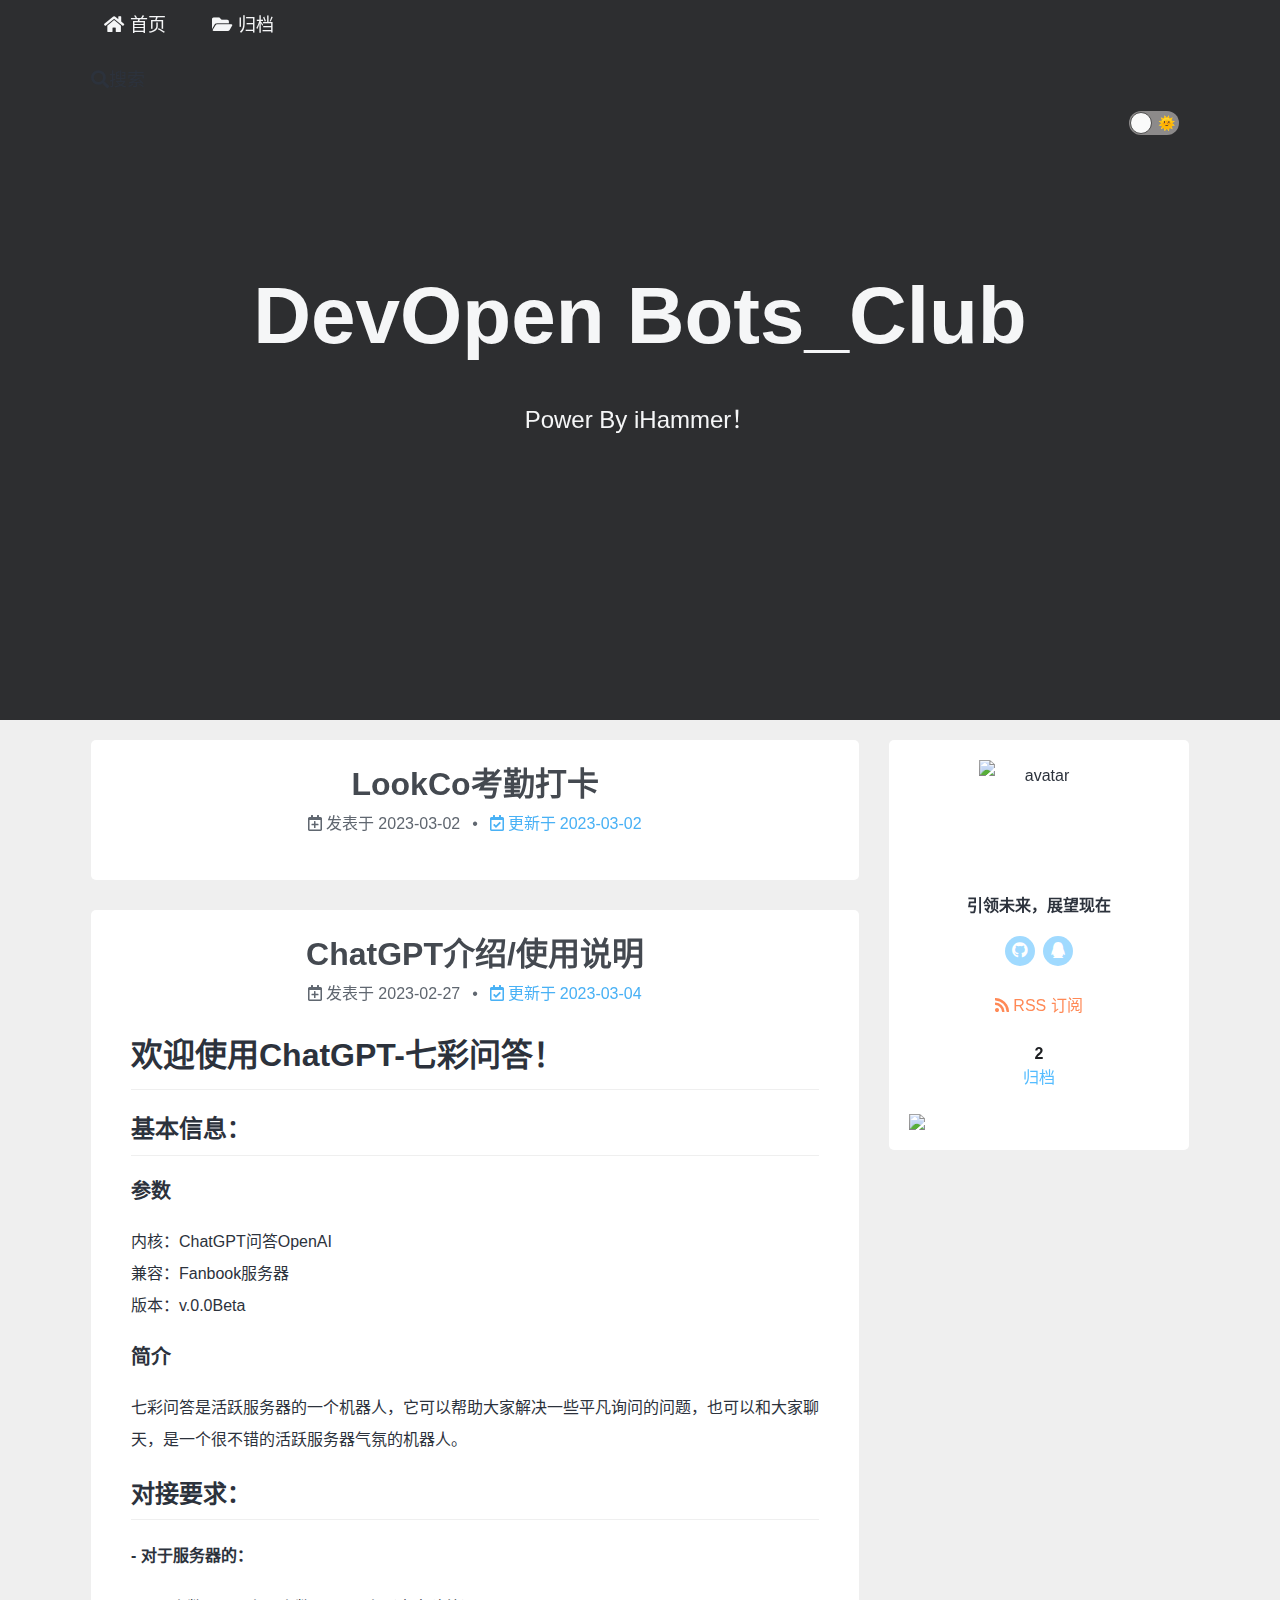
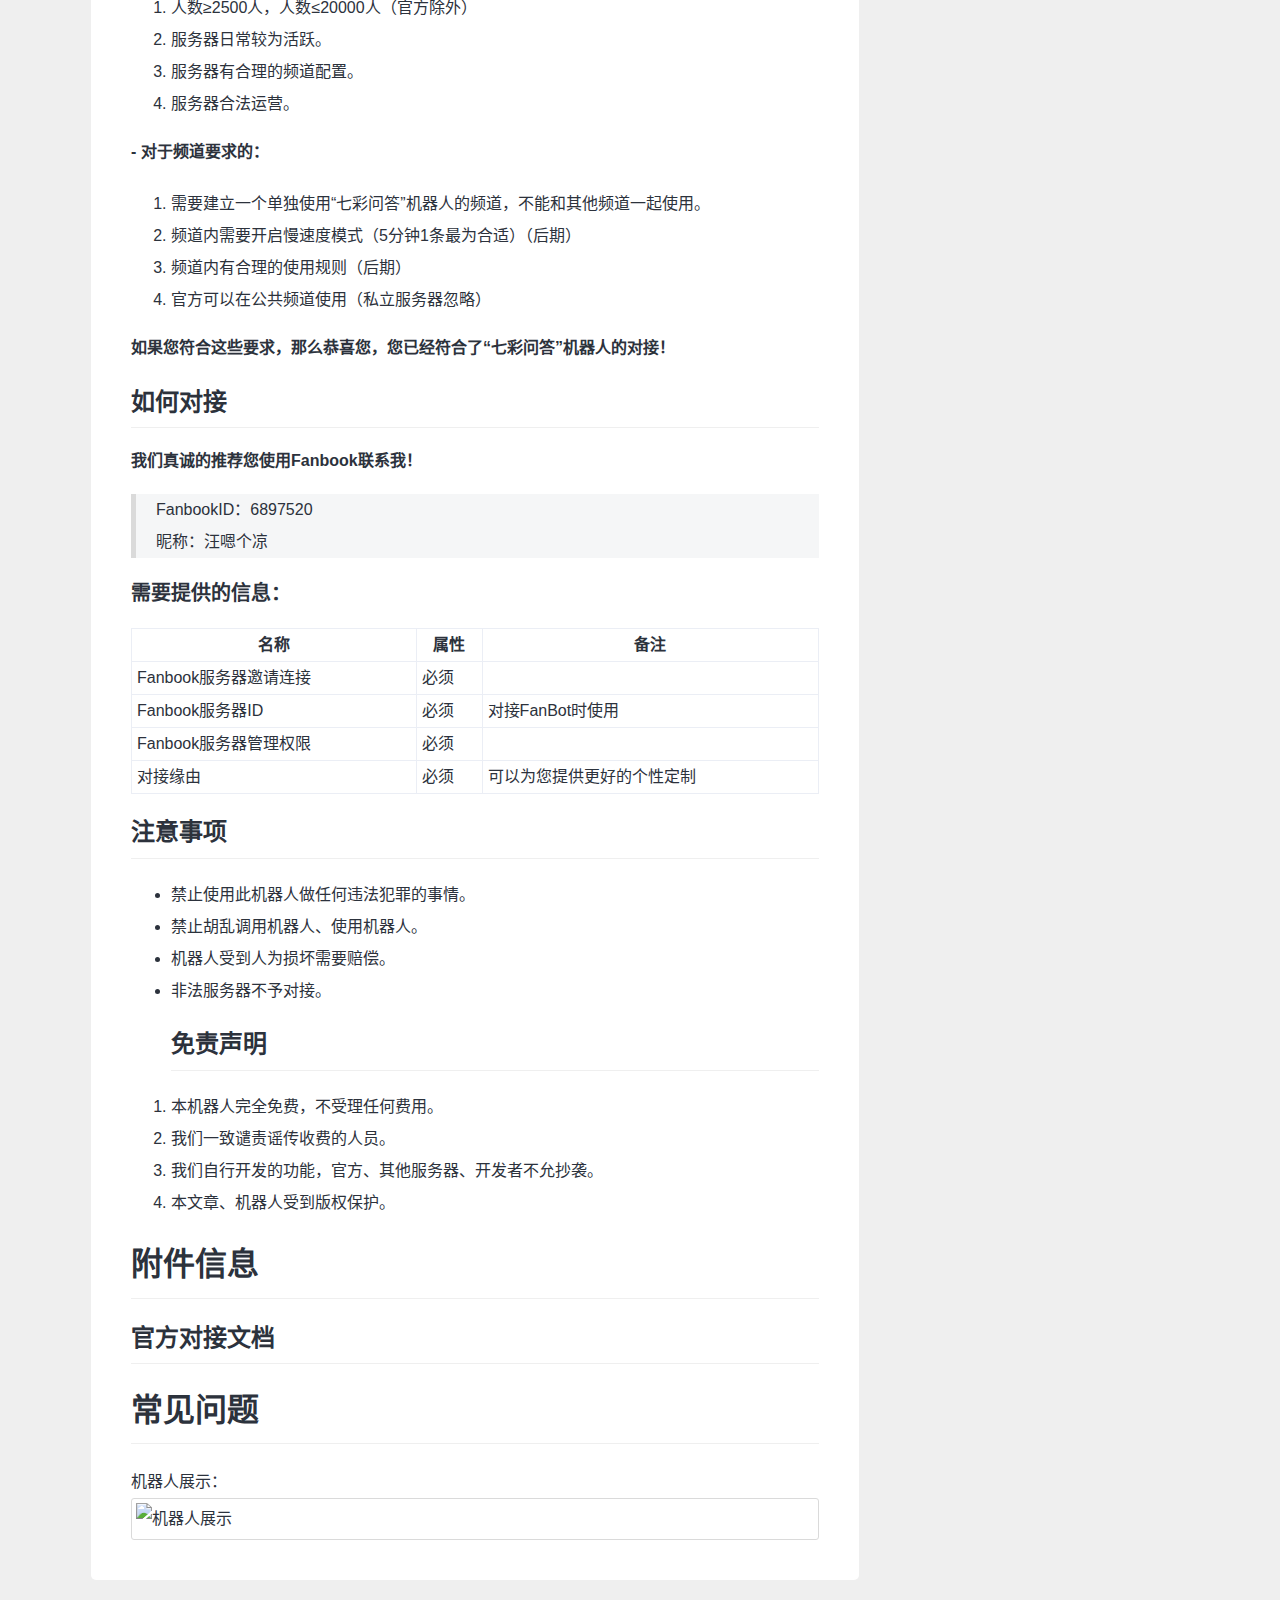
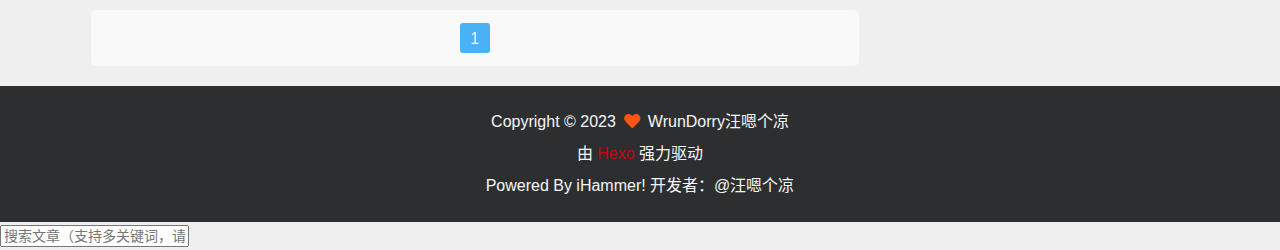
==== index.html @ dc8fd2bf "Site updated: 2023-03-04 12:10:26" ====
<!DOCTYPE html><html lang="zh-CN"><head><meta charset="UTF-8"><meta http-equiv="X-UA-Compatible" content="IE=edge"><meta name="viewport" content="width=device-width, initial-scale=1"><meta name="format-detection" content="telephone=no"><meta name="apple-mobile-web-app-capable" content="yes"><meta name="apple-mobile-web-app-status-bar-style" content="black"><link rel="icon" href="/images/icons/favicon-16x16.png?v=2.8.0" type="image/png" sizes="16x16"><link rel="icon" href="/images/icons/favicon-32x32.png?v=2.8.0" type="image/png" sizes="32x32"><meta property="og:type" content="website">
<meta property="og:title" content="猿创科技-铁榔头教育科技Beta">
<meta property="og:url" content="https://wrundorry.github.io/index.html">
<meta property="og:site_name" content="猿创科技-铁榔头教育科技Beta">
<meta property="og:locale" content="zh_CN">
<meta property="article:author" content="WrunDorry汪嗯个凉">
<meta name="twitter:card" content="summary"><title>猿创科技-铁榔头教育科技Beta</title><link ref="canonical" href="https://wrundorry.github.io/index.html"><link rel="alternate" href="/atom.xml" type="application/atom+xml"><link rel="dns-prefetch" href="https://cdn.jsdelivr.net"><link rel="stylesheet" href="https://cdn.jsdelivr.net/npm/@fortawesome/fontawesome-free@5.12.1/css/all.min.css" type="text/css"><link rel="stylesheet" href="/css/index.css?v=2.8.0"><link rel="stylesheet" href="css/custom.css"><script>var Stun = window.Stun || {};
var CONFIG = {
  root: '/',
  algolia: undefined,
  assistSearch: undefined,
  fontIcon: {"prompt":{"success":"fas fa-check-circle","info":"fas fa-arrow-circle-right","warning":"fas fa-exclamation-circle","error":"fas fa-times-circle"},"copyBtn":"fas fa-copy"},
  sidebar: {"offsetTop":"20px","tocMaxDepth":6},
  header: {"enable":true,"showOnPost":false,"scrollDownIcon":false},
  postWidget: {"endText":true},
  nightMode: {"enable":true},
  back2top: {"enable":true},
  codeblock: {"style":"default","highlight":"light","wordWrap":false},
  reward: false,
  fancybox: false,
  zoomImage: {"gapAside":"20px"},
  galleryWaterfall: undefined,
  lazyload: false,
  pjax: undefined,
  externalLink: {"icon":{"enable":true,"name":"fas fa-external-link-alt"}},
  shortcuts: undefined,
  prompt: {"copyButton":"复制","copySuccess":"复制成功","copyError":"复制失败"},
  sourcePath: {"js":"js","css":"css","images":"images"},
};

window.CONFIG = CONFIG;</script><meta name="generator" content="Hexo 5.4.2"></head><body><div class="container" id="container"><header class="header" id="header"><div class="header-inner"><nav class="header-nav header-nav--fixed"><div class="header-nav-inner"><div class="header-nav-menubtn"><i class="fas fa-bars"></i></div><div class="header-nav-menu"><div class="header-nav-menu-item"><a class="header-nav-menu-item__link" href="/"><span class="header-nav-menu-item__icon"><i class="fas fa-home"></i></span><span class="header-nav-menu-item__text">首页</span></a></div><div class="header-nav-menu-item"><a class="header-nav-menu-item__link" href="/archives/"><span class="header-nav-menu-item__icon"><i class="fas fa-folder-open"></i></span><span class="header-nav-menu-item__text">归档</span></a></div></div><div class="header-nav-search"><span class="header-nav-search__icon"><i class="fas fa-search"></i></span><span class="header-nav-search__text">搜索</span></div><div class="header-nav-mode"><div class="mode"><div class="mode-track"><span class="mode-track-moon"></span><span class="mode-track-sun"></span></div><div class="mode-thumb"></div></div></div></div></nav><div class="header-banner"><div class="header-banner-info"><div class="header-banner-info__title">DevOpen  Bots_Club</div><div class="header-banner-info__subtitle">Power By iHammer！</div></div></div></div></header><main class="main" id="main"><div class="main-inner"><div class="content-wrap" id="content-wrap"><div class="content content-home" id="content"><section class="postlist"><article class="postlist-item post"><header class="post-header"><h1 class="post-title"><a class="post-title__link" href="/2023/03/02/KaoQin/">LookCo考勤打卡</a></h1><div class="post-meta"><span class="post-meta-item post-meta-item--createtime"><span class="post-meta-item__icon"><i class="far fa-calendar-plus"></i></span><span class="post-meta-item__info">发表于</span><span class="post-meta-item__value">2023-03-02</span></span><span class="post-meta-item post-meta-item--updatetime"><span class="post-meta-item__icon"><i class="far fa-calendar-check"></i></span><span class="post-meta-item__info">更新于</span><span class="post-meta-item__value">2023-03-02</span></span></div></header><div class="post-body"><div class="post-excerpt"></div></div></article><article class="postlist-item post"><header class="post-header"><h1 class="post-title"><a class="post-title__link" href="/2023/02/27/ChatGPT/">ChatGPT介绍/使用说明</a></h1><div class="post-meta"><span class="post-meta-item post-meta-item--createtime"><span class="post-meta-item__icon"><i class="far fa-calendar-plus"></i></span><span class="post-meta-item__info">发表于</span><span class="post-meta-item__value">2023-02-27</span></span><span class="post-meta-item post-meta-item--updatetime"><span class="post-meta-item__icon"><i class="far fa-calendar-check"></i></span><span class="post-meta-item__info">更新于</span><span class="post-meta-item__value">2023-03-04</span></span></div></header><div class="post-body"><div class="post-excerpt">
        <h1 id="欢迎使用ChatGPT-七彩问答！"   >
          <a href="#欢迎使用ChatGPT-七彩问答！" class="heading-link"><i class="fas fa-link"></i></a><a href="#欢迎使用ChatGPT-七彩问答！" class="headerlink" title="欢迎使用ChatGPT-七彩问答！"></a>欢迎使用ChatGPT-七彩问答！</h1>
      
        <h2 id="基本信息："   >
          <a href="#基本信息：" class="heading-link"><i class="fas fa-link"></i></a><a href="#基本信息：" class="headerlink" title="基本信息："></a>基本信息：</h2>
      
        <h3 id="参数"   >
          <a href="#参数" class="heading-link"><i class="fas fa-link"></i></a><a href="#参数" class="headerlink" title="参数"></a>参数</h3>
      <p>内核：ChatGPT问答OpenAI<br>兼容：Fanbook服务器<br>版本：v.0.0Beta</p>

        <h3 id="简介"   >
          <a href="#简介" class="heading-link"><i class="fas fa-link"></i></a><a href="#简介" class="headerlink" title="简介"></a>简介</h3>
      <p>七彩问答是活跃服务器的一个机器人，它可以帮助大家解决一些平凡询问的问题，也可以和大家聊天，是一个很不错的活跃服务器气氛的机器人。</p>

        <h2 id="对接要求："   >
          <a href="#对接要求：" class="heading-link"><i class="fas fa-link"></i></a><a href="#对接要求：" class="headerlink" title="对接要求："></a>对接要求：</h2>
      <p><strong>- 对于服务器的：</strong></p>
<ol>
<li>人数≥2500人，人数≤20000人（官方除外）</li>
<li>服务器日常较为活跃。</li>
<li>服务器有合理的频道配置。</li>
<li>服务器合法运营。</li>
</ol>
<p><strong>- 对于频道要求的：</strong></p>
<ol>
<li>需要建立一个单独使用“七彩问答”机器人的频道，不能和其他频道一起使用。</li>
<li>频道内需要开启慢速度模式（5分钟1条最为合适）（后期）</li>
<li>频道内有合理的使用规则（后期）</li>
<li>官方可以在公共频道使用（私立服务器忽略）</li>
</ol>
<p><strong>如果您符合这些要求，那么恭喜您，您已经符合了“七彩问答”机器人的对接！</strong></p>

        <h2 id="如何对接"   >
          <a href="#如何对接" class="heading-link"><i class="fas fa-link"></i></a><a href="#如何对接" class="headerlink" title="如何对接"></a>如何对接</h2>
      
        <h4 id="我们真诚的推荐您使用Fanbook联系我！"   >
          <a href="#我们真诚的推荐您使用Fanbook联系我！" class="heading-link"><i class="fas fa-link"></i></a><a href="#我们真诚的推荐您使用Fanbook联系我！" class="headerlink" title="我们真诚的推荐您使用Fanbook联系我！"></a>我们真诚的推荐您使用Fanbook联系我！</h4>
      <blockquote>
<p>FanbookID：6897520<br>昵称：汪嗯个凉</p>
</blockquote>

        <h3 id="需要提供的信息："   >
          <a href="#需要提供的信息：" class="heading-link"><i class="fas fa-link"></i></a><a href="#需要提供的信息：" class="headerlink" title="需要提供的信息："></a>需要提供的信息：</h3>
      <div class="table-container"><table>
<thead>
<tr>
<th>名称</th>
<th>属性</th>
<th>备注</th>
</tr>
</thead>
<tbody><tr>
<td>Fanbook服务器邀请连接</td>
<td>必须</td>
<td></td>
</tr>
<tr>
<td>Fanbook服务器ID</td>
<td>必须</td>
<td>对接FanBot时使用</td>
</tr>
<tr>
<td>Fanbook服务器管理权限</td>
<td>必须</td>
<td></td>
</tr>
<tr>
<td>对接缘由</td>
<td>必须</td>
<td>可以为您提供更好的个性定制</td>
</tr>
</tbody></table></div>

        <h2 id="注意事项"   >
          <a href="#注意事项" class="heading-link"><i class="fas fa-link"></i></a><a href="#注意事项" class="headerlink" title="注意事项"></a>注意事项</h2>
      <ul>
<li>禁止使用此机器人做任何违法犯罪的事情。</li>
<li>禁止胡乱调用机器人、使用机器人。</li>
<li>机器人受到人为损坏需要赔偿。</li>
<li>非法服务器不予对接。
        <h2 id="免责声明"   >
          <a href="#免责声明" class="heading-link"><i class="fas fa-link"></i></a><a href="#免责声明" class="headerlink" title="免责声明"></a>免责声明</h2>
      </li>
</ul>
<ol>
<li>本机器人完全免费，不受理任何费用。</li>
<li>我们一致谴责谣传收费的人员。</li>
<li>我们自行开发的功能，官方、其他服务器、开发者不允抄袭。</li>
<li>本文章、机器人受到版权保护。</li>
</ol>

        <h1 id="附件信息"   >
          <a href="#附件信息" class="heading-link"><i class="fas fa-link"></i></a><a href="#附件信息" class="headerlink" title="附件信息"></a>附件信息</h1>
      
        <h2 id="官方对接文档"   >
          <a href="#官方对接文档" class="heading-link"><i class="fas fa-link"></i></a><a href="#官方对接文档" class="headerlink" title="官方对接文档"></a>官方对接文档</h2>
      
        <h1 id="常见问题"   >
          <a href="#常见问题" class="heading-link"><i class="fas fa-link"></i></a><a href="#常见问题" class="headerlink" title="常见问题"></a>常见问题</h1>
      <p>机器人展示：<br><img src="https://fb-cdn.fanbook.mobi/fanbook/app/files/chatroom/image/c62d0b23bdafaf42e235c57e2cadef15.jpg" alt="机器人展示"></p>
</div></div></article></section><nav class="paginator"><div class="paginator-inner"><span class="page-number current">1</span></div></nav></div></div><div class="sidebar-wrap" id="sidebar-wrap"><aside class="sidebar" id="sidebar"><section class="sidebar-toc hide"></section><!-- ov = overview--><section class="sidebar-ov"><div class="sidebar-ov-author"><div class="sidebar-ov-author__avatar"><img class="sidebar-ov-author__avatar_img" src="/images/icons/stun-logo.svg" alt="avatar"></div><p class="sidebar-ov-author__text">引领未来，展望现在</p></div><div class="sidebar-ov-social"><a class="sidebar-ov-social-item" href="https://github.com/WrunDorry" target="_blank" rel="noopener" data-popover="Github" data-popover-pos="up"><span class="sidebar-ov-social-item__icon"><i class="fab fa-github"></i></span></a><a class="sidebar-ov-social-item" href="2862443924" target="_blank" rel="noopener" data-popover="QQ" data-popover-pos="up"><span class="sidebar-ov-social-item__icon"><i class="fab fa-qq"></i></span></a></div><div class="sidebar-ov-feed"><span class="sidebar-ov-feed-rss"><a class="sidebar-ov-feed-rss__link" href="/atom.xml" target="_blank" rel="noopener"><span class="sidebar-ov-feed-rss__icon"><i class="fas fa-rss"></i></span><span>RSS 订阅</span></a></span></div><div class="sidebar-ov-state"><a class="sidebar-ov-state-item sidebar-ov-state-item--posts" href="/archives/"><div class="sidebar-ov-state-item__count">2</div><div class="sidebar-ov-state-item__name">归档</div></a></div><div class="sidebar-ov-cc"><a href="https://creativecommons.org/licenses/by-nc-sa/4.0/deed.en" target="_blank" rel="noopener" data-popover="知识共享许可协议" data-popover-pos="up"><img src="/images/cc-by-nc-sa.svg"></a></div></section></aside></div><div class="clearfix"></div></div></main><footer class="footer" id="footer"><div class="footer-inner"><div><span>Copyright © 2023</span><span class="footer__icon"><i class="fas fa-heart"></i></span><span>WrunDorry汪嗯个凉</span></div><div><span>由 <a href="http://hexo.io/" title="Hexo" target="_blank" rel="noopener">Hexo</a> 强力驱动</span></div><div>Powered By iHammer! 开发者：@汪嗯个凉</div></div></footer><div class="loading-bar" id="loading-bar"><div class="loading-bar__progress"></div></div><div class="back2top" id="back2top"><span class="back2top__icon"><i class="fas fa-rocket"></i></span></div></div><div class="search-mask"></div><div class="search-popup"><span class="search-close"></span><div class="search-input"><input placeholder="搜索文章（支持多关键词，请用空格分隔）"></div><div class="search-results"></div></div><script src="https://cdn.jsdelivr.net/npm/jquery@v3.4.1/dist/jquery.min.js"></script><script src="https://cdn.jsdelivr.net/npm/velocity-animate@1.5.2/velocity.min.js"></script><script src="https://cdn.jsdelivr.net/npm/velocity-animate@1.5.2/velocity.ui.min.js"></script><script>function initSearch() {
  var isXML = true;
  var search_path = 'search.json';

  if (!search_path) {
    search_path = 'search.xml';
  } else if (/json$/i.test(search_path)) {
    isXML = false;
  }

  var path = '/' + search_path;
  $.ajax({
    url: path,
    dataType: isXML ? 'xml' : 'json',
    async: true,
    success: function (res) {
      var datas = isXML ? $('entry', res).map(function () {
        // 将 XML 转为 JSON
        return {
          title: $('title', this).text(),
          content: $('content', this).text(),
          url: $('url', this).text()
        };
      }).get() : res;
      var $input = $('.search-input input');
      var $result = $('.search-results');
      // 搜索对象（标题、内容）的权重，影响显示顺序
      var WEIGHT = { title: 100, content: 1 };
      var searchPost = function () {
        var searchText = $input.val().toLowerCase().trim();
        // 根据空白字符分隔关键字
        var keywords = searchText.split(/[\s]+/);
        // 搜索结果
        var matchPosts = [];

        // 有多个关键字时，将原文字整个保存下来
        if (keywords.length > 1) {
          keywords.push(searchText);
        }
        // 防止未输入字符时搜索
        if (searchText.length > 0) {
          datas.forEach(function (data) {
            var isMatch  = false;
            // 没有标题的文章使用预设的 i18n 变量代替
            var title = (data.title && data.title.trim()) || '[ 文章无标题 ]';
            var titleLower = title && title.toLowerCase();
            // 删除 HTML 标签 和 所有空白字符
            var content = data.content && data.content.replace(/<[^>]+>/g, '');
            var contentLower = content && content.toLowerCase();
            // 删除重复的 /
            var postURL = data.url && decodeURI(data.url).replace(/\/{2,}/g, '/');
            // 标题中匹配到的关键词
            var titleHitSlice = [];
            // 内容中匹配到的关键词
            var contentHitSlice = [];

            keywords.forEach(function (keyword) {
              /**
              * 获取匹配的关键词的索引
              * @param {String} keyword 要匹配的关键字
              * @param {String} text 原文字
              * @param {Boolean} caseSensitive 是否区分大小写
              * @param {Number} weight 匹配对象的权重。权重大的优先显示
              * @return {Array}
              */
              function getIndexByword (word, text, caseSensitive, weight) {
                if (!word || !text) {
                  return [];
                };

                var startIndex = 0; // 每次匹配的开始索引
                var index = -1;     // 匹配到的索引值
                var result = [];    // 匹配结果

                if (!caseSensitive) {
                  word = word.toLowerCase();
                  text = text.toLowerCase();
                }

                while((index = text.indexOf(word, startIndex)) !== -1) {
                  var hasMatch = false;
                  // 索引位置相同的关键词，保留长度较长的
                  titleHitSlice.forEach(function (hit) {
                    if (hit.index === index && hit.word.length < word.length) {
                      hit.word = word;
                      hasMatch = true;
                    }
                  });
                  startIndex = index + word.length;
                  !hasMatch && result.push({ index: index, word: word, weight: weight });
                }
                return result;
              }
              titleHitSlice = titleHitSlice.concat(getIndexByword(keyword, titleLower, false, WEIGHT.title));
              contentHitSlice = contentHitSlice.concat(getIndexByword(keyword, contentLower, false, WEIGHT.content));
            });

            var hitTitle = titleHitSlice.length;
            var hitContent = contentHitSlice.length;

            if (hitTitle > 0 || hitContent > 0) {
              isMatch = true;
            }
            if (isMatch) {
              ;[titleHitSlice, contentHitSlice].forEach(function (hit) {
                // 按照匹配文字的索引的递增顺序排序
                hit.sort(function (left, right) {
                  return left.index - right.index;
                });
              });
              /**
              * 给文本中匹配到的关键词添加标记，从而进行高亮显示
              * @param {String} text 原文本
              * @param {Array} hitSlice 匹配项的索引信息
              * @param {Number} start 开始索引
              * @param {Number} end 结束索引
              * @return {String}
              */
              function highlightKeyword (text, hitSlice, start, end) {
                if (!text || !hitSlice || !hitSlice.length) {
                  return;
                }

                var result = '';
                var startIndex = start;
                var endIndex = end;
                hitSlice.forEach(function (hit) {
                  if (hit.index < startIndex) {
                    return;
                  }

                  var hitWordEnd = hit.index + hit.word.length;
                  result += text.slice(startIndex, hit.index);
                  result += '<b>' + text.slice(hit.index, hitWordEnd) + '</b>';
                  startIndex = hitWordEnd;
                });
                result += text.slice(startIndex, endIndex);
                return result;
              }

              var postData = {};
              // 文章总的搜索权重
              var postWeight = titleHitSlice.length * WEIGHT.title + contentHitSlice.length * WEIGHT.content;
              // 标记匹配关键词后的标题
              var postTitle = highlightKeyword(title, titleHitSlice, 0, title.length) || title;
              // 标记匹配关键词后的内容
              var postContent;
              // 显示内容的长度
              var SHOW_WORD_LENGTH = 200;
              // 命中关键词前的字符显示长度
              var SHOW_WORD_FRONT_LENGTH = 20;
              var SHOW_WORD_END_LENGTH = SHOW_WORD_LENGTH - SHOW_WORD_FRONT_LENGTH;

              // 截取匹配的第一个字符，前后共 200 个字符来显示
              if (contentHitSlice.length > 0) {
                var firstIndex = contentHitSlice[0].index;
                var start = firstIndex > SHOW_WORD_FRONT_LENGTH ? firstIndex - SHOW_WORD_FRONT_LENGTH : 0;
                var end = firstIndex + SHOW_WORD_END_LENGTH;
                postContent = highlightKeyword(content, contentHitSlice, start, end);
              } else { // 未匹配到内容，直接截取前 200 个字符来显示
                postContent = content.slice(0, SHOW_WORD_LENGTH);
              }
              postData.title = postTitle;
              postData.content = postContent;
              postData.url = postURL;
              postData.weight = postWeight;
              matchPosts.push(postData);
            }
          });
        }

        var resultInnerHtml = '';
        if (matchPosts.length) {
          // 按权重递增的顺序排序，使权重大的优先显示
          matchPosts.sort(function (left, right) {
            return right.weight - left.weight;
          });
          resultInnerHtml += '<ul>';
          matchPosts.forEach(function (post) {
            resultInnerHtml += '<li><a class="search-results-title" href="' + post.url + '">';
            resultInnerHtml += post.title;
            resultInnerHtml += '</a><div class="search-results-content">';
            resultInnerHtml += post.content;
            resultInnerHtml += '</div></li>';
          });
          resultInnerHtml += '</ul>';
        } else {
          resultInnerHtml += '<div class="search-results-none"><i class="far fa-meh"></i></div>';
        }
        $result.html(resultInnerHtml);
      };
      $input.on('input', searchPost);
      $input.on('keyup', function (e) {
        if (e.keyCode === Stun.utils.codeToKeyCode('Enter')) {
          searchPost();
        }
      });
    }
  });
}

function closeSearch () {
  $('body').css({ overflow: 'auto' });
  $('.search-popup').css({ display: 'none' });
  $('.search-mask').css({ display: 'none' });
}

window.addEventListener('DOMContentLoaded', function () {
  Stun.utils.pjaxReloadLocalSearch = function () {
    $('.header-nav-search').on('click', function (e) {
      e.stopPropagation();
      $('body').css('overflow', 'hidden');
      $('.search-popup')
        .velocity('stop')
        .velocity('transition.expandIn', {
          duration: 300,
          complete: function () {
            $('.search-popup input').focus();
          }
        });
      $('.search-mask')
        .velocity('stop')
        .velocity('transition.fadeIn', {
          duration: 300
        });

      initSearch();
    });
    $('.search-mask, .search-close').on('click', function () {
      closeSearch();
    });
    $(document).on('keydown', function (e) {
      // Escape <=> 27
      if (e.keyCode === Stun.utils.codeToKeyCode('Escape')) {
        closeSearch();
      }
    });
  };

  Stun.utils.pjaxReloadLocalSearch();
}, false);

function safeOpenUrl(url) {
  var newTab = window.open();
  newTab.opener = null;
  newTab.location = url;
}

function extSearch(engine) {
  var engines = {
    google: 'https://www.google.com/search?q=',
    bing: 'https://cn.bing.com/search?q=',
    baidu: 'https://www.baidu.com/s?ie=UTF-8&wd=',
  };
  var host = window.location.host;
  var query = $('.search-input input').val().toLowerCase().trim();
  var uri = engines[engine] + query + ' site:' + host;

  if (query) {
    safeOpenUrl(uri);
  } else {
    Stun.utils.popAlert('warning', '请输入字符');
  }
}

var assistSearchList = window.CONFIG.assistSearch;

if (Array.isArray(assistSearchList)) {
  assistSearchList.forEach(function (name) {
    document.querySelector('.search-btns-item--' + name).addEventListener('click', function () {
      extSearch(name);
    }, false);
  });
}</script><script src="/js/utils.js?v=2.8.0"></script><script src="/js/stun-boot.js?v=2.8.0"></script><script src="/js/scroll.js?v=2.8.0"></script><script src="/js/header.js?v=2.8.0"></script><script src="/js/sidebar.js?v=2.8.0"></script><script type="application/json" src="/search.json"></script></body></html>
---- css/index.css ----
html {
  line-height: 1.15; /* 1 */
  -webkit-text-size-adjust: 100%; /* 2 */
}
body {
  margin: 0;
}
main {
  display: block;
}
h1 {
  margin: 0.67em 0;
  font-size: 2em;
}
hr {
  overflow: visible; /* 2 */
  box-sizing: content-box; /* 1 */
  height: 0; /* 1 */
}
pre {
  font-family: monospace, monospace; /* 1 */
  font-size: 1em; /* 2 */
}
a {
  background-color: transparent;
}
abbr[title] {
  border-bottom: none; /* 1 */
  text-decoration: underline; /* 2 */
  text-decoration: underline dotted; /* 2 */
}
b,
strong {
  font-weight: bolder;
}
code,
kbd,
samp {
  font-family: monospace, monospace; /* 1 */
  font-size: 1em; /* 2 */
}
small {
  font-size: 80%;
}
sub,
sup {
  position: relative;
  font-size: 75%;
  line-height: 0;
  vertical-align: baseline;
}
sub {
  bottom: -0.25em;
}
sup {
  top: -0.5em;
}
img {
  border-style: none;
}
button,
input,
optgroup,
select,
textarea {
  margin: 0; /* 2 */
  font-family: inherit; /* 1 */
  font-size: 100%; /* 1 */
  line-height: 1.15; /* 1 */
}
button,
input {
  overflow: visible; /* 1 */
}
button,
select {
  text-transform: none; /* 1 */
}
button,
[type='button'],
[type='reset'],
[type='submit'] {
  -webkit-appearance: button;
}
button::-moz-focus-inner,
[type='button']::-moz-focus-inner,
[type='reset']::-moz-focus-inner,
[type='submit']::-moz-focus-inner {
  border-style: none;
  padding: 0;
}
button:-moz-focusring,
[type='button']:-moz-focusring,
[type='reset']:-moz-focusring,
[type='submit']:-moz-focusring {
  outline: 1px dotted ButtonText;
}
fieldset {
  padding: 0.35em 0.75em 0.625em;
}
legend {
  display: table; /* 1 */
  box-sizing: border-box; /* 1 */
  padding: 0; /* 3 */
  max-width: 100%; /* 1 */
  white-space: normal; /* 1 */
  color: inherit; /* 2 */
}
progress {
  vertical-align: baseline;
}
textarea {
  overflow: auto;
}
[type='checkbox'],
[type='radio'] {
  box-sizing: border-box; /* 1 */
  padding: 0; /* 2 */
}
[type='number']::-webkit-inner-spin-button,
[type='number']::-webkit-outer-spin-button {
  height: auto;
}
[type='search'] {
  outline-offset: -2px; /* 2 */
  -webkit-appearance: textfield; /* 1 */
}
[type='search']::-webkit-search-decoration {
  -webkit-appearance: none;
}
::-webkit-file-upload-button {
  font: inherit; /* 2 */
  -webkit-appearance: button; /* 1 */
}
details {
  display: block;
}
summary {
  display: list-item;
}
template {
  display: none;
}
[hidden] {
  display: none;
}
html {
  line-height: 1.15; /* 1 */
  -webkit-text-size-adjust: 100%; /* 2 */
}
body {
  margin: 0;
}
main {
  display: block;
}
h1 {
  margin: 0.67em 0;
  font-size: 2em;
}
hr {
  overflow: visible; /* 2 */
  -webkit-box-sizing: content-box;
  -moz-box-sizing: content-box;
  box-sizing: content-box; /* 1 */
  height: 0; /* 1 */
}
pre {
  font-family: monospace, monospace; /* 1 */
  font-size: 1em; /* 2 */
}
a {
  background-color: transparent;
}
abbr[title] {
  border-bottom: none; /* 1 */
  text-decoration: underline; /* 2 */
  text-decoration: underline dotted; /* 2 */
}
b,
strong {
  font-weight: bolder;
}
code,
kbd,
samp {
  font-family: monospace, monospace; /* 1 */
  font-size: 1em; /* 2 */
}
small {
  font-size: 80%;
}
sub,
sup {
  position: relative;
  font-size: 75%;
  line-height: 0;
  vertical-align: baseline;
}
sub {
  bottom: -0.25em;
}
sup {
  top: -0.5em;
}
img {
  border-style: none;
}
button,
input,
optgroup,
select,
textarea {
  margin: 0; /* 2 */
  font-family: inherit; /* 1 */
  font-size: 100%; /* 1 */
  line-height: 1.15; /* 1 */
}
button,
input {
  overflow: visible; /* 1 */
}
button,
select {
  text-transform: none; /* 1 */
}
button,
[type='button'],
[type='reset'],
[type='submit'] {
  -webkit-appearance: button;
}
button::-moz-focus-inner,
[type='button']::-moz-focus-inner,
[type='reset']::-moz-focus-inner,
[type='submit']::-moz-focus-inner {
  border-style: none;
  padding: 0;
}
button:-moz-focusring,
[type='button']:-moz-focusring,
[type='reset']:-moz-focusring,
[type='submit']:-moz-focusring {
  outline: 1px dotted ButtonText;
}
fieldset {
  padding: 0.35em 0.75em 0.625em;
}
legend {
  display: table; /* 1 */
  -webkit-box-sizing: border-box;
  -moz-box-sizing: border-box;
  box-sizing: border-box; /* 1 */
  padding: 0; /* 3 */
  max-width: 100%; /* 1 */
  white-space: normal; /* 1 */
  color: inherit; /* 2 */
}
progress {
  vertical-align: baseline;
}
textarea {
  overflow: auto;
}
[type='checkbox'],
[type='radio'] {
  -webkit-box-sizing: border-box;
  -moz-box-sizing: border-box;
  box-sizing: border-box; /* 1 */
  padding: 0; /* 2 */
}
[type='number']::-webkit-inner-spin-button,
[type='number']::-webkit-outer-spin-button {
  height: auto;
}
[type='search'] {
  outline-offset: -2px; /* 2 */
  -webkit-appearance: textfield; /* 1 */
}
[type='search']::-webkit-search-decoration {
  -webkit-appearance: none;
}
::-webkit-file-upload-button {
  font: inherit; /* 2 */
  -webkit-appearance: button; /* 1 */
}
details {
  display: block;
}
summary {
  display: list-item;
}
template {
  display: none;
}
[hidden] {
  display: none;
}
:root {
  --color-gray-100: #fff;
  --color-gray-150: #f9f9f9;
  --color-gray-200: #f5f6f7;
  --color-gray-250: #efefef;
  --color-gray-260: #e5e7ea;
  --color-gray-300: #dadada;
  --color-gray-400: #ccd0d5;
  --color-gray-500: #bec3c9;
  --color-gray-550: #adadad;
  --color-gray-600: #8d949e;
  --color-gray-650: #757474;
  --color-gray-700: #606770;
  --color-gray-800: #444950;
  --color-gray-850: #303846;
  --color-gray-900: #2c323c;
  --color-gray-950: #1c1e21;
  --color-font: var(--color-gray-900);
  --color-card: var(--color-gray-100);
  --color-blue-200: #ebeef5;
}
html.nightmode {
  --color-gray-100: #1c1e21;
  --color-gray-150: #2c323c;
  --color-gray-200: #303846;
  --color-gray-250: #444950;
  --color-gray-260: #555b64;
  --color-gray-300: #606770;
  --color-gray-400: #757474;
  --color-gray-500: #8d949e;
  --color-gray-550: #959595;
  --color-gray-600: #bec3c9;
  --color-gray-650: #ccd0d5;
  --color-gray-700: #dadada;
  --color-gray-800: #eaecef;
  --color-gray-850: #f5f6f7;
  --color-gray-900: #f9f9f9;
  --color-gray-950: #fff;
  --color-font: var(--color-gray-600);
  --color-card: var(--color-gray-150);
  --color-blue-200: #444950;
}
::selection {
  color: #fff;
  background-color: #8be0e1;
}
*,
*::before,
*::after {
  -webkit-box-sizing: inherit;
  -moz-box-sizing: inherit;
  box-sizing: inherit;
}
html {
  -webkit-box-sizing: border-box;
  -moz-box-sizing: border-box;
  box-sizing: border-box;
  font-size: 20px;
}
body {
  margin: 0;
  padding: 0;
  font-family: 'PingFang SC', 'Microsoft YaHei', sans-serif, Arial;
  font-size: 14px;
  line-height: 2;
  color: var(--color-font);
  background-color: var(--color-gray-250);
}
h1,
h2,
h3,
h4,
h5,
h6 {
  padding: 0;
  font-family: 'PingFang SC', 'Microsoft YaHei', sans-serif, Arial;
  font-weight: 700;
  line-height: 1.5;
}
h1 {
  font-size: 2em;
}
h2 {
  font-size: 1.5em;
}
h3 {
  font-size: 1.25em;
}
h4 {
  font-size: 1em;
}
h5 {
  font-size: 0.875em;
}
h6 {
  font-size: 0.85em;
}
p {
  margin: 0 0 1rem;
}
a {
  text-decoration: none;
  color: #058ed2;
  background-color: transparent;
  outline: none;
  cursor: pointer;
}
img,
video,
iframe {
  display: block;
  margin-right: auto;
  margin-left: auto;
  max-width: 100%;
}
hr {
  margin: 1rem 0;
  border: 2px dashed #b8dcfd;
  height: 0;
}
blockquote {
  margin: 0;
  border-left: 5px solid var(--color-gray-300);
  padding: 0 1rem;
  background-color: var(--color-gray-200);
}
blockquote cite::before {
  content: '--';
  padding: 0 0.25rem;
}
code {
  white-space: normal;
  word-wrap: break-word;
  word-break: break-word;
  border-radius: 3px;
  padding: 1px 5px;
  font-family: 'Source Code Pro', Consolas, Menlo, Monaco, 'Courier New', monospace;
  font-size: 0.95em;
  color: var(--color-gray-700);
  background-color: var(--color-gray-200);
}
dt {
  font-weight: 700;
}
dd {
  margin: 0;
  padding: 0;
}
table {
  border-spacing: 0;
  border-collapse: collapse;
  width: 100%;
}
th,
td {
  border: 1px solid var(--color-blue-200);
  padding: 0 5px;
}
acronym,
abbr {
  cursor: help;
}
kbd {
  display: inline-block;
  border: 1px solid var(--color-gray-500);
  border-radius: 3px;
  padding: 0.1rem 0.2rem;
  font-family: consolas, 'Liberation Mono', courier, monospace;
  font-size: 0.85em;
  font-weight: 700;
  line-height: 1;
  white-space: nowrap;
  color: var(--color-gray-850);
  background-color: var(--color-gray-150);
  -webkit-box-shadow: 0 -1px 0 var(--color-gray-300) inset;
  box-shadow: 0 -1px 0 var(--color-gray-300) inset;
}
.clearfix {
  zoom: 1;
}
.clearfix:before,
.clearfix:after {
  content: "";
  display: table;
}
.clearfix:after {
  clear: both;
}
[data-popover] {
  position: relative;
}
[data-popover]::before {
  position: absolute;
  top: 0;
  left: 50%;
  z-index: 2;
  font-family: sans-serif, Arial;
  font-size: 14px;
  font-weight: normal;
  font-style: normal;
  line-height: 2;
  white-space: nowrap;
  color: #fff;
  background-color: rgba(0,0,0,0.9);
  opacity: 0;
  -ms-filter: "progid:DXImageTransform.Microsoft.Alpha(Opacity=0)";
  filter: alpha(opacity=0);
  text-shadow: none;
  -webkit-transition: opacity 0.2s ease, -webkit-transform 0.2s ease;
  -moz-transition: opacity 0.2s ease, -moz-transform 0.2s ease;
  -o-transition: opacity 0.2s ease, -o-transform 0.2s ease;
  -ms-transition: opacity 0.2s ease, -ms-transform 0.2s ease;
  transition: opacity 0.2s ease, transform 0.2s ease;
  -webkit-transform: translate(-50%, -70%);
  -moz-transform: translate(-50%, -70%);
  -o-transform: translate(-50%, -70%);
  -ms-transform: translate(-50%, -70%);
  transform: translate(-50%, -70%);
  pointer-events: none;
}
[data-popover]::before {
  content: attr(data-popover);
  border-radius: 4px;
  padding: 0.2rem 0.6rem;
}
@media (min-width: 991.98px) {
  [data-popover-pos='up']:hover::before {
    opacity: 1;
    -ms-filter: none;
    filter: none;
    -webkit-transform: translate(-50%, -120%);
    -moz-transform: translate(-50%, -120%);
    -o-transform: translate(-50%, -120%);
    -ms-transform: translate(-50%, -120%);
    transform: translate(-50%, -120%);
  }
}
.stun-message {
  position: fixed;
  top: 1rem;
  left: 50%;
  z-index: 2;
  -webkit-transform: translateX(-50%);
  -moz-transform: translateX(-50%);
  -o-transform: translateX(-50%);
  -ms-transform: translateX(-50%);
  transform: translateX(-50%);
}
.stun-alert {
  position: relative;
  border-radius: 3px;
  padding: 8px 12px;
  font-size: 16px;
  line-height: 1rem;
  background-color: #fff;
  -webkit-box-shadow: 0 4px 12px rgba(0,0,0,0.15);
  box-shadow: 0 4px 12px rgba(0,0,0,0.15);
}
.stun-alert-success {
  color: #52c41a;
}
.stun-alert-success ~ i {
  color: #52c41a;
}
.stun-alert-info {
  color: #1890ff;
}
.stun-alert-info ~ i {
  color: #1890ff;
}
.stun-alert-warning {
  color: #faad14;
}
.stun-alert-warning ~ i {
  color: #faad14;
}
.stun-alert-error {
  color: #f5222d;
}
.stun-alert-error ~ i {
  color: #f5222d;
}
.stun-alert-description {
  margin-left: 0.5rem;
}
.anime-close::before,
.anime-close::after {
  -webkit-transition: -webkit-transform 0.2s ease;
  -moz-transition: -moz-transform 0.2s ease;
  -o-transition: -o-transform 0.2s ease;
  -ms-transition: -ms-transform 0.2s ease;
  transition: transform 0.2s ease;
  -webkit-transform: rotate(-45deg);
  -moz-transform: rotate(-45deg);
  -o-transform: rotate(-45deg);
  -ms-transform: rotate(-45deg);
  transform: rotate(-45deg);
}
.anime-close::after {
  -webkit-transform: rotate(-135deg);
  -moz-transform: rotate(-135deg);
  -o-transform: rotate(-135deg);
  -ms-transform: rotate(-135deg);
  transform: rotate(-135deg);
}
.anime-close:hover::before,
.anime-close:hover::after {
  -webkit-transform: rotate(0);
  -moz-transform: rotate(0);
  -o-transform: rotate(0);
  -ms-transform: rotate(0);
  transform: rotate(0);
}
body {
  position: relative;
}
body::after {
  content: '';
  display: block;
  position: absolute;
  top: 0;
  left: 0;
  width: 100%;
  height: 100%;
  position: fixed;
  height: 100vh;
  z-index: -2;
  background: url("https://fb-cdn.fanbook.mobi/fanbook/app/files/chatroom/image/d77f8709fbd75c93c053d73039ce1129.jpg") no-repeat center/cover;
}
.container {
  white-space: normal;
  word-wrap: break-word;
  word-break: break-word;
  display: -webkit-box;
  display: -moz-box;
  display: -webkit-flex;
  display: -ms-flexbox;
  display: box;
  display: flex;
  overflow: hidden; /* !!! */
  position: relative;
  min-height: 100vh;
  -webkit-box-orient: vertical;
  -moz-box-orient: vertical;
  -o-box-orient: vertical;
  -webkit-flex-direction: column;
  -ms-flex-direction: column;
  flex-direction: column;
}
.header {
  -webkit-box-flex: 1;
  -moz-box-flex: 1;
  -o-box-flex: 1;
  box-flex: 1;
  -webkit-flex: 0 0 auto;
  -ms-flex: 0 0 auto;
  flex: 0 0 auto;
}
.footer {
  -webkit-box-flex: 1;
  -moz-box-flex: 1;
  -o-box-flex: 1;
  box-flex: 1;
  -webkit-flex: 0 0 auto;
  -ms-flex: 0 0 auto;
  flex: 0 0 auto;
}
.main {
  width: 100%;
  -webkit-box-flex: 1;
  -moz-box-flex: 1;
  -o-box-flex: 1;
  box-flex: 1;
  -webkit-flex: 1 0 auto;
  -ms-flex: 1 0 auto;
  flex: 1 0 auto;
}
.main-inner {
  margin: 0 auto;
  padding: 20px;
  width: 100%;
  font-size: 16px;
}
.content-wrap {
  width: calc(100% - 330px);
  float: left;
}
.content-wrap--noside {
  float: none;
  margin: 0 auto;
}
.content {
  width: 100%;
  border-radius: 5px;
  padding: 1rem 2rem;
  background-color: var(--color-card);
}
.content img {
  border: 1px solid var(--color-gray-300);
  border-radius: 3px;
  padding: 0.2rem;
}
.content h1:hover .heading-link,
.content h2:hover .heading-link,
.content h3:hover .heading-link,
.content h4:hover .heading-link,
.content h5:hover .heading-link,
.content h6:hover .heading-link {
  visibility: visible;
}
.heading-link {
  display: inline-block;
  visibility: hidden;
  margin: -10px 0 0 -20px;
  padding-right: 5px;
  width: 20px;
  height: 16px;
  font-size: 16px;
  line-height: 20px;
  vertical-align: middle;
  color: var(--color-font);
}
.content-home {
  padding: 0 !important;
  background-color: transparent;
}
.pullquote.left {
  text-align: left;
}
.pullquote.right {
  text-align: right;
}
.post-body h1,
.post-body h2 {
  border-bottom: 1px solid var(--color-gray-250);
  padding-bottom: 0.3em;
}
.table-container {
  overflow: auto;
  margin-bottom: 1rem;
}
.header-inner {
  width: 100%;
  font-size: 18px;
  background-color: #2d2e30;
  height: 80vh;
}
.header-inner--bgcolor {
  background-color: #333;
}
.header-inner--height {
  height: 50px !important;
}
.header-nav {
  position: relative;
  top: 0;
  left: 0;
  z-index: 1;
  width: 100%;
  height: 50px;
  -webkit-transition: -webkit-transform 0.2s ease-out, background-color 0.2s ease;
  -moz-transition: -moz-transform 0.2s ease-out, background-color 0.2s ease;
  -o-transition: -o-transform 0.2s ease-out, background-color 0.2s ease;
  -ms-transition: -ms-transform 0.2s ease-out, background-color 0.2s ease;
  transition: transform 0.2s ease-out, background-color 0.2s ease;
}
.header-nav--fixed {
  position: fixed;
  -webkit-transform: translateY(0);
  -moz-transform: translateY(0);
  -o-transform: translateY(0);
  -ms-transform: translateY(0);
  transform: translateY(0);
}
.header-nav--sticky {
  position: fixed;
  background-color: #333;
  -webkit-transform: translateY(-100%);
  -moz-transform: translateY(-100%);
  -o-transform: translateY(-100%);
  -ms-transform: translateY(-100%);
  transform: translateY(-100%);
}
.header-nav.slider--down {
  -webkit-transform: translateY(0);
  -moz-transform: translateY(0);
  -o-transform: translateY(0);
  -ms-transform: translateY(0);
  transform: translateY(0);
}
.header-nav.slider--up {
  -webkit-transform: translateY(-100%);
  -moz-transform: translateY(-100%);
  -o-transform: translateY(-100%);
  -ms-transform: translateY(-100%);
  transform: translateY(-100%);
}
.header-nav.slider--clear {
  -webkit-transition: background-color 0.2s ease;
  -moz-transition: background-color 0.2s ease;
  -o-transition: background-color 0.2s ease;
  -ms-transition: background-color 0.2s ease;
  transition: background-color 0.2s ease;
}
.header-nav-inner {
  margin: 0 auto;
  padding: 20px;
  padding-top: 0 !important;
  padding-bottom: 0 !important;
  width: 100%;
  height: 100%;
}
.header-nav-menubtn {
  display: none;
  padding: 0 0.5rem;
  line-height: 50px;
  color: #f5f6f7;
  cursor: pointer;
}
.header-nav-menu-item__link,
.header-nav-submenu-item__link {
  display: block;
  color: #f5f6f7;
}
.header-nav-menu-item__icon,
.header-nav-submenu-item__icon,
.header-nav-menu-item__text,
.header-nav-submenu-item__text {
  margin: 0 3px;
}
.header-nav-menu-item__link {
  padding: 0 0.5rem;
  -webkit-transition: color 0.2s ease, background-color 0.2s ease;
  -moz-transition: color 0.2s ease, background-color 0.2s ease;
  -o-transition: color 0.2s ease, background-color 0.2s ease;
  -ms-transition: color 0.2s ease, background-color 0.2s ease;
  transition: color 0.2s ease, background-color 0.2s ease;
}
.header-nav-menu-item__link:hover {
  color: #f4f5f5;
  background-color: #999;
}
.header-nav-submenu-item__link {
  padding: 0.75rem 0.5rem;
  -webkit-transition: color 0.2s ease, background-color 0.2s ease;
  -moz-transition: color 0.2s ease, background-color 0.2s ease;
  -o-transition: color 0.2s ease, background-color 0.2s ease;
  -ms-transition: color 0.2s ease, background-color 0.2s ease;
  transition: color 0.2s ease, background-color 0.2s ease;
}
.header-nav-submenu-item__link:hover {
  color: #f4f5f5;
  background-color: #999;
}
.header-nav-menu {
  display: none;
  height: 100%;
  line-height: 50px;
}
.header-nav-menu-item {
  float: left;
  position: relative;
  margin: 0 1rem 0 0;
  height: 50px;
  text-align: center;
  cursor: pointer;
}
.header-nav-menu-item:last-child {
  margin: 0;
}
.header-nav-submenu {
  display: none;
  position: absolute;
  right: -0.5rem;
  left: -0.5rem;
  width: auto;
  background-color: #2d2e30;
}
.header-nav-submenu.hide--force {
  display: none !important;
}
.header-nav-submenu-item {
  margin: 0;
  padding: 0;
  width: 100%;
  font-size: 18px;
  line-height: 1;
  text-align: center;
}
.header-nav-mode {
  display: -webkit-box;
  display: -moz-box;
  display: -webkit-flex;
  display: -ms-flexbox;
  display: box;
  display: flex;
  float: right;
  padding: 0 0.5rem;
  height: 100%;
  line-height: 50px;
  -webkit-box-align: center;
  -moz-box-align: center;
  -o-box-align: center;
  -ms-flex-align: center;
  -webkit-align-items: center;
  align-items: center;
}
.header-banner {
  position: relative;
  z-index: 0;
  width: 100%;
  height: 100%;
  background: url("https://fb-cdn.fanbook.mobi/fanbook/app/files/chatroom/image/d77f8709fbd75c93c053d73039ce1129.jpg") no-repeat center/cover;
}
.header-banner-info {
  position: absolute;
  top: 50%;
  left: 0;
  padding: 0 0.5rem;
  width: 100%;
  text-align: center;
  -webkit-transform: translateY(-50%);
  -moz-transform: translateY(-50%);
  -o-transform: translateY(-50%);
  -ms-transform: translateY(-50%);
  transform: translateY(-50%);
}
.header-banner-info__title {
  margin-bottom: 2rem;
  font-size: 4rem;
  font-weight: 700;
  line-height: 1;
  color: #f5f6f7;
}
.header-banner-info__subtitle {
  font-size: 1.2rem;
  font-weight: 400;
  color: #f5f6f7;
}
.footer__icon {
  display: inline-block;
  margin: 0 0.4rem;
  font-size: 1em;
  color: #f51;
  -webkit-animation: footerHeartBeat 1.2s infinite;
  -moz-animation: footerHeartBeat 1.2s infinite;
  -o-animation: footerHeartBeat 1.2s infinite;
  -ms-animation: footerHeartBeat 1.2s infinite;
  animation: footerHeartBeat 1.2s infinite;
}
@-moz-keyframes footerHeartBeat {
  0% {
    -webkit-transform: scale(1);
    -moz-transform: scale(1);
    -o-transform: scale(1);
    -ms-transform: scale(1);
    transform: scale(1);
  }
  15% {
    -webkit-transform: scale(1.2);
    -moz-transform: scale(1.2);
    -o-transform: scale(1.2);
    -ms-transform: scale(1.2);
    transform: scale(1.2);
  }
  30% {
    -webkit-transform: scale(1);
    -moz-transform: scale(1);
    -o-transform: scale(1);
    -ms-transform: scale(1);
    transform: scale(1);
  }
  45% {
    -webkit-transform: scale(1.2);
    -moz-transform: scale(1.2);
    -o-transform: scale(1.2);
    -ms-transform: scale(1.2);
    transform: scale(1.2);
  }
}
@-webkit-keyframes footerHeartBeat {
  0% {
    -webkit-transform: scale(1);
    -moz-transform: scale(1);
    -o-transform: scale(1);
    -ms-transform: scale(1);
    transform: scale(1);
  }
  15% {
    -webkit-transform: scale(1.2);
    -moz-transform: scale(1.2);
    -o-transform: scale(1.2);
    -ms-transform: scale(1.2);
    transform: scale(1.2);
  }
  30% {
    -webkit-transform: scale(1);
    -moz-transform: scale(1);
    -o-transform: scale(1);
    -ms-transform: scale(1);
    transform: scale(1);
  }
  45% {
    -webkit-transform: scale(1.2);
    -moz-transform: scale(1.2);
    -o-transform: scale(1.2);
    -ms-transform: scale(1.2);
    transform: scale(1.2);
  }
}
@-o-keyframes footerHeartBeat {
  0% {
    -webkit-transform: scale(1);
    -moz-transform: scale(1);
    -o-transform: scale(1);
    -ms-transform: scale(1);
    transform: scale(1);
  }
  15% {
    -webkit-transform: scale(1.2);
    -moz-transform: scale(1.2);
    -o-transform: scale(1.2);
    -ms-transform: scale(1.2);
    transform: scale(1.2);
  }
  30% {
    -webkit-transform: scale(1);
    -moz-transform: scale(1);
    -o-transform: scale(1);
    -ms-transform: scale(1);
    transform: scale(1);
  }
  45% {
    -webkit-transform: scale(1.2);
    -moz-transform: scale(1.2);
    -o-transform: scale(1.2);
    -ms-transform: scale(1.2);
    transform: scale(1.2);
  }
}
@keyframes footerHeartBeat {
  0% {
    -webkit-transform: scale(1);
    -moz-transform: scale(1);
    -o-transform: scale(1);
    -ms-transform: scale(1);
    transform: scale(1);
  }
  15% {
    -webkit-transform: scale(1.2);
    -moz-transform: scale(1.2);
    -o-transform: scale(1.2);
    -ms-transform: scale(1.2);
    transform: scale(1.2);
  }
  30% {
    -webkit-transform: scale(1);
    -moz-transform: scale(1);
    -o-transform: scale(1);
    -ms-transform: scale(1);
    transform: scale(1);
  }
  45% {
    -webkit-transform: scale(1.2);
    -moz-transform: scale(1.2);
    -o-transform: scale(1.2);
    -ms-transform: scale(1.2);
    transform: scale(1.2);
  }
}
.footer-inner {
  position: relative;
  padding: 1rem;
  font-size: 16px;
  text-align: center;
  color: #f5f6f7;
  background-color: #2d2e30;
}
.footer a {
  color: #c20808;
  -webkit-transition: color 0.2s ease;
  -moz-transition: color 0.2s ease;
  -o-transition: color 0.2s ease;
  -ms-transition: color 0.2s ease;
  transition: color 0.2s ease;
}
.footer a:hover {
  color: #ed0b0b;
}
.footer__devider {
  margin: 0 10px;
}
.sidebar {
  border-radius: 5px;
  padding: 1rem 2rem;
  background-color: var(--color-card);
  padding: 1rem;
  width: 300px;
  font-size: 16px;
}
.sidebar--sticky {
  position: fixed;
  top: 20px;
  z-index: 0;
  -webkit-transform: translateZ(0);
  -moz-transform: translateZ(0);
  -o-transform: translateZ(0);
  -ms-transform: translateZ(0);
  transform: translateZ(0);
}
.sidebar .hide {
  display: none;
}
.sidebar-wrap {
  width: 300px;
  float: right;
}
.sidebar-nav {
  padding-bottom: 1em;
  text-align: center;
}
.sidebar-nav-toc,
.sidebar-nav-ov {
  border-bottom: 1px solid var(--color-gray-150);
  padding: 0.3em 0.5em;
  color: var(--color-gray-800);
  -webkit-transition: opacity 0.2s;
  -moz-transition: opacity 0.2s;
  -o-transition: opacity 0.2s;
  -ms-transition: opacity 0.2s;
  transition: opacity 0.2s;
}
.sidebar-nav-toc:hover,
.sidebar-nav-ov:hover {
  color: #fc6423;
  cursor: pointer;
}
.sidebar-nav .current {
  border-color: #fc6423;
  color: #fc6423;
}
.sidebar-toc {
  overflow: auto;
  position: relative;
  max-height: 70vh;
  white-space: normal;
  word-wrap: break-word;
  word-break: break-word;
}
.sidebar-toc .toc-child {
  display: none;
}
.sidebar-toc .active > .toc-child {
  display: block;
}
.sidebar-toc .current > .toc-child {
  display: block;
}
.sidebar-toc .active > a,
.sidebar-toc .current > a {
  color: #fc6423;
  -webkit-transition: color 0.3s;
  -moz-transition: color 0.3s;
  -o-transition: color 0.3s;
  -ms-transition: color 0.3s;
  transition: color 0.3s;
}
.sidebar-toc ol,
.sidebar-toc li {
  list-style: none;
}
.sidebar-toc ol {
  margin: 0;
  padding-left: 1em;
}
.sidebar-ov-author {
  width: 100%;
  text-align: center;
}
.sidebar-ov-author__avatar {
  margin: 0 auto;
  width: 120px;
  height: 120px;
}
.sidebar-ov-author__avatar_img {
  opacity: 1;
  -ms-filter: none;
  filter: none;
}
.sidebar-ov-author__avatar:hover .sidebar-ov-author__avatar_img {
  -webkit-animation: avatar-shake 0.8s both ease-out;
  -moz-animation: avatar-shake 0.8s both ease-out;
  -o-animation: avatar-shake 0.8s both ease-out;
  -ms-animation: avatar-shake 0.8s both ease-out;
  animation: avatar-shake 0.8s both ease-out;
}
@-moz-keyframes avatar-shake {
  0% {
    -webkit-transform: scale(1);
    -moz-transform: scale(1);
    -o-transform: scale(1);
    -ms-transform: scale(1);
    transform: scale(1);
  }
  10%, 20% {
    -webkit-transform: scale(0.9) rotate(3deg);
    -moz-transform: scale(0.9) rotate(3deg);
    -o-transform: scale(0.9) rotate(3deg);
    -ms-transform: scale(0.9) rotate(3deg);
    transform: scale(0.9) rotate(3deg);
  }
  30%, 50%, 70%, 90% {
    -webkit-transform: scale(1.1) rotate(-3deg);
    -moz-transform: scale(1.1) rotate(-3deg);
    -o-transform: scale(1.1) rotate(-3deg);
    -ms-transform: scale(1.1) rotate(-3deg);
    transform: scale(1.1) rotate(-3deg);
  }
  40%, 60%, 80% {
    -webkit-transform: scale(1.1) rotate(3deg);
    -moz-transform: scale(1.1) rotate(3deg);
    -o-transform: scale(1.1) rotate(3deg);
    -ms-transform: scale(1.1) rotate(3deg);
    transform: scale(1.1) rotate(3deg);
  }
  100% {
    -webkit-transform: scale(1);
    -moz-transform: scale(1);
    -o-transform: scale(1);
    -ms-transform: scale(1);
    transform: scale(1);
  }
}
@-webkit-keyframes avatar-shake {
  0% {
    -webkit-transform: scale(1);
    -moz-transform: scale(1);
    -o-transform: scale(1);
    -ms-transform: scale(1);
    transform: scale(1);
  }
  10%, 20% {
    -webkit-transform: scale(0.9) rotate(3deg);
    -moz-transform: scale(0.9) rotate(3deg);
    -o-transform: scale(0.9) rotate(3deg);
    -ms-transform: scale(0.9) rotate(3deg);
    transform: scale(0.9) rotate(3deg);
  }
  30%, 50%, 70%, 90% {
    -webkit-transform: scale(1.1) rotate(-3deg);
    -moz-transform: scale(1.1) rotate(-3deg);
    -o-transform: scale(1.1) rotate(-3deg);
    -ms-transform: scale(1.1) rotate(-3deg);
    transform: scale(1.1) rotate(-3deg);
  }
  40%, 60%, 80% {
    -webkit-transform: scale(1.1) rotate(3deg);
    -moz-transform: scale(1.1) rotate(3deg);
    -o-transform: scale(1.1) rotate(3deg);
    -ms-transform: scale(1.1) rotate(3deg);
    transform: scale(1.1) rotate(3deg);
  }
  100% {
    -webkit-transform: scale(1);
    -moz-transform: scale(1);
    -o-transform: scale(1);
    -ms-transform: scale(1);
    transform: scale(1);
  }
}
@-o-keyframes avatar-shake {
  0% {
    -webkit-transform: scale(1);
    -moz-transform: scale(1);
    -o-transform: scale(1);
    -ms-transform: scale(1);
    transform: scale(1);
  }
  10%, 20% {
    -webkit-transform: scale(0.9) rotate(3deg);
    -moz-transform: scale(0.9) rotate(3deg);
    -o-transform: scale(0.9) rotate(3deg);
    -ms-transform: scale(0.9) rotate(3deg);
    transform: scale(0.9) rotate(3deg);
  }
  30%, 50%, 70%, 90% {
    -webkit-transform: scale(1.1) rotate(-3deg);
    -moz-transform: scale(1.1) rotate(-3deg);
    -o-transform: scale(1.1) rotate(-3deg);
    -ms-transform: scale(1.1) rotate(-3deg);
    transform: scale(1.1) rotate(-3deg);
  }
  40%, 60%, 80% {
    -webkit-transform: scale(1.1) rotate(3deg);
    -moz-transform: scale(1.1) rotate(3deg);
    -o-transform: scale(1.1) rotate(3deg);
    -ms-transform: scale(1.1) rotate(3deg);
    transform: scale(1.1) rotate(3deg);
  }
  100% {
    -webkit-transform: scale(1);
    -moz-transform: scale(1);
    -o-transform: scale(1);
    -ms-transform: scale(1);
    transform: scale(1);
  }
}
@keyframes avatar-shake {
  0% {
    -webkit-transform: scale(1);
    -moz-transform: scale(1);
    -o-transform: scale(1);
    -ms-transform: scale(1);
    transform: scale(1);
  }
  10%, 20% {
    -webkit-transform: scale(0.9) rotate(3deg);
    -moz-transform: scale(0.9) rotate(3deg);
    -o-transform: scale(0.9) rotate(3deg);
    -ms-transform: scale(0.9) rotate(3deg);
    transform: scale(0.9) rotate(3deg);
  }
  30%, 50%, 70%, 90% {
    -webkit-transform: scale(1.1) rotate(-3deg);
    -moz-transform: scale(1.1) rotate(-3deg);
    -o-transform: scale(1.1) rotate(-3deg);
    -ms-transform: scale(1.1) rotate(-3deg);
    transform: scale(1.1) rotate(-3deg);
  }
  40%, 60%, 80% {
    -webkit-transform: scale(1.1) rotate(3deg);
    -moz-transform: scale(1.1) rotate(3deg);
    -o-transform: scale(1.1) rotate(3deg);
    -ms-transform: scale(1.1) rotate(3deg);
    transform: scale(1.1) rotate(3deg);
  }
  100% {
    -webkit-transform: scale(1);
    -moz-transform: scale(1);
    -o-transform: scale(1);
    -ms-transform: scale(1);
    transform: scale(1);
  }
}
.sidebar-ov-author__text {
  margin: 0.5rem 0 0;
  font-weight: 600;
}
.sidebar-ov-social {
  padding: 0.5rem 0;
  text-align: center;
}
.sidebar-ov-social-item {
  display: inline-block;
  margin: 0.2rem;
  text-align: center;
  color: var(--color-gray-100);
  background-color: #a0daff;
  border-radius: 0.75rem;
  padding: 0 0.25rem;
  min-width: 1.5rem;
  height: 1.5rem;
  line-height: 1.5rem;
  -webkit-transition: background-color 0.2s ease;
  -moz-transition: background-color 0.2s ease;
  -o-transition: background-color 0.2s ease;
  -ms-transition: background-color 0.2s ease;
  transition: background-color 0.2s ease;
}
.sidebar-ov-social-item:hover {
  color: var(--color-gray-100);
  background-color: #4dbaff;
}
.sidebar-ov-feed {
  padding: 0.5rem 0;
  text-align: center;
}
.sidebar-ov-feed-icon {
  margin-right: 0.3em;
}
.sidebar-ov-feed-email,
.sidebar-ov-feed-rss {
  display: inline-block;
  width: 50%;
}
.sidebar-ov-feed-email__link,
.sidebar-ov-feed-rss__link {
  -webkit-transition: color 0.2s ease;
  -moz-transition: color 0.2s ease;
  -o-transition: color 0.2s ease;
  -ms-transition: color 0.2s ease;
  transition: color 0.2s ease;
}
.sidebar-ov-feed-email__icon,
.sidebar-ov-feed-rss__icon {
  margin-right: 0.2rem;
}
.sidebar-ov-feed-email__link {
  color: #54bcff;
}
.sidebar-ov-feed-email__link:hover {
  color: #10a1ff;
}
.sidebar-ov-feed-rss__link {
  color: #ff8956;
}
.sidebar-ov-feed-rss__link:hover {
  color: #ff5912;
}
.sidebar-ov-state {
  padding: 0.5rem 0;
  text-align: center;
}
.sidebar-ov-state-item {
  display: inline-block;
  width: 33.3%;
  line-height: 1.5em;
  -webkit-transition: color 0.2s ease;
  -moz-transition: color 0.2s ease;
  -o-transition: color 0.2s ease;
  -ms-transition: color 0.2s ease;
  transition: color 0.2s ease;
}
.sidebar-ov-state-item:not(:last-child) {
  border-right: 1px dashed var(--color-gray-300);
}
.sidebar-ov-state-item--posts {
  color: #54bcff;
}
.sidebar-ov-state-item--posts:hover {
  color: #0090ed;
}
.sidebar-ov-state-item--categories {
  color: var(--color-gray-700);
}
.sidebar-ov-state-item--categories:hover {
  color: var(--color-gray-900);
}
.sidebar-ov-state-item--tags {
  color: #ff8956;
}
.sidebar-ov-state-item--tags:hover {
  color: #ef4800;
}
.sidebar-ov-state-item__count {
  font-weight: 600;
  color: var(--color-gray-950);
}
.sidebar-ov-cc {
  padding-top: 0.5rem;
  text-align: center;
}
.sidebar-reading {
  overflow: hidden;
  margin-top: 0.5em;
  text-align: center;
}
.sidebar-reading-info {
  margin-bottom: 0.3em;
}
.sidebar-reading-line {
  width: 100%;
  height: 1px;
  background-color: #fc6423;
  -webkit-transition: -webkit-transform 0.2s ease;
  -moz-transition: -moz-transform 0.2s ease;
  -o-transition: -o-transform 0.2s ease;
  -ms-transition: -ms-transform 0.2s ease;
  transition: transform 0.2s ease;
  -webkit-transform: translateX(-100%);
  -moz-transform: translateX(-100%);
  -o-transform: translateX(-100%);
  -ms-transform: translateX(-100%);
  transform: translateX(-100%);
}
.archive {
  margin-left: 1rem;
}
.archive-total {
  position: relative;
  padding: 0 0 1.5rem 1.5rem;
  font-size: calc(1em + 2px);
}
.archive-total::before {
  content: '';
  position: absolute;
  top: 1em;
  bottom: -1em;
  left: 0;
  border-left: 0.2rem dashed var(--color-gray-250);
  -webkit-transform: translateX(-50%);
  -moz-transform: translateX(-50%);
  -o-transform: translateX(-50%);
  -ms-transform: translateX(-50%);
  transform: translateX(-50%);
}
.archive-total::after {
  content: '';
  position: absolute;
  top: 1em;
  left: 0;
  border: 0.15rem solid #6ec5ff;
  border-radius: 50%;
  width: 0.6rem;
  height: 0.6rem;
  background-color: var(--color-gray-250);
  -webkit-transition: border-color 0.2s ease;
  -moz-transition: border-color 0.2s ease;
  -o-transition: border-color 0.2s ease;
  -ms-transition: border-color 0.2s ease;
  transition: border-color 0.2s ease;
  -webkit-transform: translate(-50%, -50%);
  -moz-transform: translate(-50%, -50%);
  -o-transform: translate(-50%, -50%);
  -ms-transform: translate(-50%, -50%);
  transform: translate(-50%, -50%);
}
.archive-total:hover::after {
  border-color: #fc6423;
}
.tagcloud,
.category {
  width: 100%;
}
.tagcloud-total,
.category-total {
  font-size: calc(1em + 10px);
  text-align: center;
  cursor: default;
}
.tagcloud {
  text-align: center;
}
.tagcloud-item a {
  margin: 0 0.4rem;
  -webkit-transition: color 0.2s ease;
  -moz-transition: color 0.2s ease;
  -o-transition: color 0.2s ease;
  -ms-transition: color 0.2s ease;
  transition: color 0.2s ease;
}
.tagcloud-item a:hover {
  color: #fc6423 !important;
}
.category-list-item::before {
  color: #49b1f5;
}
.category-list-item:hover::before {
  color: #fc6423;
}
.category-list-link {
  font-size: 1em;
  color: #49b1f5;
  -webkit-transition: color 0.2s ease;
  -moz-transition: color 0.2s ease;
  -o-transition: color 0.2s ease;
  -ms-transition: color 0.2s ease;
  transition: color 0.2s ease;
}
.category-list-link:hover {
  color: #fc6423;
}
.category-list-count {
  margin-left: 0.3em;
  font-size: 13px;
  color: var(--color-gray-600);
}
.category-list-count::before {
  content: '(';
}
.category-list-count::after {
  content: ')';
}
.categorypage-title,
.tagpage-title {
  font-size: 24px;
  text-align: center;
}
.categorypage-title__name,
.tagpage-title__name {
  color: #49b1f5;
}
.custompage {
  width: 100%;
}
.timeline {
  position: relative;
}
.timeline::before {
  content: '';
  position: absolute;
  top: 1em;
  bottom: 1em;
  left: 0;
  border-left: 0.2rem solid var(--color-gray-250);
  -webkit-transform: translateX(-50%);
  -moz-transform: translateX(-50%);
  -o-transform: translateX(-50%);
  -ms-transform: translateX(-50%);
  transform: translateX(-50%);
}
.timeline-item {
  display: block;
  position: relative;
  margin-bottom: 0.8rem;
  padding-left: 1.5rem;
  width: 100%;
  -webkit-box-align: center;
  -moz-box-align: center;
  -o-box-align: center;
  -ms-flex-align: center;
  -webkit-align-items: center;
  align-items: center;
}
.timeline-item::before {
  content: '';
  position: absolute;
  top: 50%;
  left: 0;
  border-radius: 50%;
  width: 0.3rem;
  height: 0.3rem;
  background-color: #6ec5ff;
  -webkit-transition: background-color 0.2s ease;
  -moz-transition: background-color 0.2s ease;
  -o-transition: background-color 0.2s ease;
  -ms-transition: background-color 0.2s ease;
  transition: background-color 0.2s ease;
  -webkit-transform: translate(-50%, -50%);
  -moz-transform: translate(-50%, -50%);
  -o-transform: translate(-50%, -50%);
  -ms-transform: translate(-50%, -50%);
  transform: translate(-50%, -50%);
}
.timeline-item:hover::before {
  background-color: #fc6423;
}
.timeline-item:last-child {
  margin-bottom: 0;
}
.timeline-item--year {
  font-weight: 700;
}
.timeline-item--year::before {
  border: 0.12rem solid #6ec5ff;
  width: 0.4rem;
  height: 0.4rem;
  background-color: var(--color-gray-250);
}
.timeline-item--year:hover::before {
  border-color: #fc6423;
  background-color: var(--color-gray-250);
}
.timeline-item__time {
  display: inline-block;
  width: 3.5rem;
  vertical-align: middle;
  color: #99a9bf;
  -webkit-transform: translateY(3%);
  -moz-transform: translateY(3%);
  -o-transform: translateY(3%);
  -ms-transform: translateY(3%);
  transform: translateY(3%);
}
.timeline-item__title {
  display: inline-block;
  margin: 0;
  width: calc(100% - 4.5rem);
  font-size: 1em;
  font-weight: normal;
  vertical-align: middle;
}
.timeline-item__link {
  color: var(--color-gray-900);
}
.postlist-item {
  margin: 0 0 1.5rem;
  width: 100%;
  border-radius: 5px;
  padding: 1rem 2rem;
  background-color: var(--color-card);
}
.post-readmore {
  margin-top: 1.5rem;
  text-align: center;
}
.post-readmore__link {
  display: inline-block;
  border-radius: 5px;
  padding: 0 0.6em;
  color: var(--color-gray-200);
  background-color: #73c8ff;
  -webkit-transition: background-color 0.2s ease;
  -moz-transition: background-color 0.2s ease;
  -o-transition: background-color 0.2s ease;
  -ms-transition: background-color 0.2s ease;
  transition: background-color 0.2s ease;
  cursor: pointer;
}
.post-readmore__link:hover {
  color: var(--color-gray-200);
  background-color: #49b1f5;
}
.post-readmore__icon {
  margin-left: 0.3rem;
}
.post-header {
  position: relative;
  margin-bottom: 1rem;
  font-size: 1em;
  text-align: center;
}
.post-title {
  margin: 0;
  color: var(--color-gray-950);
  cursor: auto;
}
.post-title__link {
  position: relative;
  color: var(--color-gray-800);
  white-space: normal;
  word-wrap: break-word;
  word-break: break-word;
}
.post-title__link::before {
  content: '';
  visibility: hidden;
  position: absolute;
  right: 0;
  bottom: -4px;
  left: 0;
  height: 2px;
  background-color: var(--color-gray-800);
  -webkit-transition: -webkit-transform 0.2s ease-in-out;
  -moz-transition: -moz-transform 0.2s ease-in-out;
  -o-transition: -o-transform 0.2s ease-in-out;
  -ms-transition: -ms-transform 0.2s ease-in-out;
  transition: transform 0.2s ease-in-out;
  -webkit-transform: scaleX(0);
  -moz-transform: scaleX(0);
  -o-transform: scaleX(0);
  -ms-transform: scaleX(0);
  transform: scaleX(0);
}
.post-title__link:hover {
  color: var(--color-gray-800);
}
.post-title__link:hover::before {
  visibility: visible;
  -webkit-transform: scaleX(1);
  -moz-transform: scaleX(1);
  -o-transform: scaleX(1);
  -ms-transform: scaleX(1);
  transform: scaleX(1);
}
.post-meta-item:not(:first-child)::before {
  content: '•';
  margin: 0 0.5rem;
  color: var(--color-gray-700);
}
.post-meta-item__icon,
.post-meta-item__info,
.post-meta-item__value {
  margin: 0 2px;
}
.post-meta-item--createtime {
  color: var(--color-gray-700);
}
.post-meta-item--updatetime {
  color: #49b1f5;
}
.post-meta-item--visitors {
  color: #fc6423;
}
.post-ending {
  margin-bottom: 1rem;
}
.post-copyright {
  margin-bottom: 1rem;
}
.post-tags {
  margin-bottom: 1rem;
}
.post-tags-item {
  margin: 0 0.5rem;
}
.post-tags-item:hover {
  cursor: pointer;
}
.post-tags-item__icon,
.post-tags-item__link {
  margin: 0.1rem;
  color: #49b1f5;
  -webkit-transition: color 0.2s;
  -moz-transition: color 0.2s;
  -o-transition: color 0.2s;
  -ms-transition: color 0.2s;
  transition: color 0.2s;
}
.post-tags-item:hover .post-tags-item__icon,
.post-tags-item:hover .post-tags-item__link {
  color: #fc6423;
}
.post-reward {
  margin-bottom: 1rem;
}
.post-paginator {
  border-top: 1px solid var(--color-gray-250);
  padding-top: 1rem;
}
.highlight figcaption span:first-child::before {
  margin: 0 0.6rem 0 0;
  color: var(--color-gray-550);
}
.highlight.markdown figcaption span:first-child::before {
  content: 'markdown';
}
.highlight.md figcaption span:first-child::before {
  content: 'md';
}
.highlight.diff figcaption span:first-child::before {
  content: 'diff';
}
.highlight.javascript figcaption span:first-child::before {
  content: 'javascript';
}
.highlight.js figcaption span:first-child::before {
  content: 'js';
}
.highlight.typescript figcaption span:first-child::before {
  content: 'typescript';
}
.highlight.ts figcaption span:first-child::before {
  content: 'ts';
}
.highlight.java figcaption span:first-child::before {
  content: 'java';
}
.highlight.json figcaption span:first-child::before {
  content: 'json';
}
.highlight.html figcaption span:first-child::before {
  content: 'html';
}
.highlight.xml figcaption span:first-child::before {
  content: 'xml';
}
.highlight.css figcaption span:first-child::before {
  content: 'css';
}
.highlight.less figcaption span:first-child::before {
  content: 'less';
}
.highlight.scss figcaption span:first-child::before {
  content: 'scss';
}
.highlight.stylus figcaption span:first-child::before {
  content: 'stylus';
}
.highlight.styl figcaption span:first-child::before {
  content: 'styl';
}
.highlight.sql figcaption span:first-child::before {
  content: 'sql';
}
.highlight.bash figcaption span:first-child::before {
  content: 'bash';
}
.highlight.shell figcaption span:first-child::before {
  content: 'shell';
}
.highlight.python figcaption span:first-child::before {
  content: 'python';
}
.highlight.py figcaption span:first-child::before {
  content: 'py';
}
.highlight.ruby figcaption span:first-child::before {
  content: 'ruby';
}
.highlight.cpp figcaption span:first-child::before {
  content: 'cpp';
}
.highlight.c\+\+ figcaption span:first-child::before {
  content: 'c\+\+';
}
.highlight.c\# figcaption span:first-child::before {
  content: 'c\#';
}
.highlight.go figcaption span:first-child::before {
  content: 'go';
}
.highlight.kotlin figcaption span:first-child::before {
  content: 'kotlin';
}
.highlight.kt figcaption span:first-child::before {
  content: 'kt';
}
.highlight.objectivec figcaption span:first-child::before {
  content: 'objectivec';
}
.highlight.php figcaption span:first-child::before {
  content: 'php';
}
.highlight.perl figcaption span:first-child::before {
  content: 'perl';
}
.highlight.pl figcaption span:first-child::before {
  content: 'pl';
}
.highlight.pm figcaption span:first-child::before {
  content: 'pm';
}
.highlight.rust figcaption span:first-child::before {
  content: 'rust';
}
.highlight.rs figcaption span:first-child::before {
  content: 'rs';
}
.highlight.swift figcaption span:first-child::before {
  content: 'swift';
}
.highlight.coffeescript figcaption span:first-child::before {
  content: 'coffeescript';
}
.highlight.coffee figcaption span:first-child::before {
  content: 'coffee';
}
.highlight.lua figcaption span:first-child::before {
  content: 'lua';
}
.highlight.yaml figcaption span:first-child::before {
  content: 'yaml';
}
.highlight.yml figcaption span:first-child::before {
  content: 'yml';
}
.highlight.nginx figcaption span:first-child::before {
  content: 'nginx';
}
.highlight.dockerfile figcaption span:first-child::before {
  content: 'dockerfile';
}
.highlight.makefile figcaption span:first-child::before {
  content: 'makefile';
}
.highlight {
  margin: 0 0 1rem;
  border-radius: 0.25rem;
  width: 100%;
  line-height: 1.7;
  color: var(--color-gray-850);
  background-color: var(--color-gray-200);
}
.highlight pre,
.highlight code {
  font-family: 'Source Code Pro', Consolas, Menlo, Monaco, 'Courier New', monospace;
}
.highlight pre {
  margin: 0;
}
.highlight td {
  border-width: 0;
}
.highlight figcaption {
  position: relative;
  width: 100%;
  color: var(--color-gray-850);
  background-color: var(--color-gray-200);
  zoom: 1;
  padding: 0.1rem 0;
}
.highlight figcaption:before,
.highlight figcaption:after {
  content: "";
  display: table;
}
.highlight figcaption:after {
  clear: both;
}
.highlight figcaption span:first-child {
  float: left;
  margin-left: 0.5rem;
  color: var(--color-gray-850);
}
.highlight figcaption span.external-link {
  float: right;
  margin-right: 2em;
}
.highlight figcaption.custom {
  min-height: 1.5rem;
  border-radius: 0.25rem;
}
.highlight figcaption.custom .custom-lang {
  float: left;
  margin: 0 0.6rem;
  color: var(--color-gray-550);
}
.highlight td.gutter {
  border-right: 1px solid var(--color-gray-300);
  padding: 0.4rem 0.6rem;
  width: 2rem;
  background-color: var(--color-gray-200);
  border-radius: 0.25rem;
}
.highlight td.gutter pre {
  text-align: right;
  white-space: nowrap;
  color: var(--color-gray-550);
  background-color: inherit;
}
.highlight td.code {
  padding: 0.5rem 0.6rem;
}
.highlight .marked {
  background-color: var(--color-gray-260);
}
.highlight .emphasis {
  font-style: italic;
}
.highlight .strong {
  font-weight: bold;
}
.highlight .comment {
  color: #969896;
}
.highlight .quote,
.highlight .params {
  color: var(--color-gray-850);
}
.highlight .selector-tag,
.highlight .template-variable,
.highlight .variable,
.highlight .deletion,
.highlight .regexp,
.highlight .name,
.highlight .tag {
  color: #c82829;
}
.highlight .builtin-name,
.highlight .literal,
.highlight .number,
.highlight .type,
.highlight .meta,
.highlight .link {
  color: #ee8019;
}
.highlight .class .keyword:first-child + .title,
.highlight .built_in,
.highlight .attribute {
  color: #eab700;
}
.highlight .class .keyword ~ .title,
.highlight .string .template-variable,
.highlight .meta-string,
.highlight .tag,
.highlight .class,
.highlight .subst,
.highlight .regexp {
  color: #4eb4b4;
}
.highlight .string,
.highlight .symbol,
.highlight .bullet,
.highlight .addition {
  color: #4dc14c;
}
.highlight .title,
.highlight .section {
  color: #2a75c8;
}
.highlight .meta-keyword,
.highlight .doctag,
.highlight .selector-id,
.highlight .selector-attr,
.highlight .selector-class,
.highlight .selector-pseudo,
.highlight .function,
.highlight .tag .attr,
.highlight .keyword {
  color: #be4dbc;
}
.bash .meta,
.rust .meta {
  color: #969896;
}
.c\+\+ .built_in,
.cpp .built_in,
.ini .variable,
.ini .literal,
.ini .number,
.less .variable,
.scss .variable,
.styl .variable,
.stylus .variable {
  color: var(--color-gray-850);
}
.html .meta,
.xml .meta,
.yaml .attr,
.yml .attr {
  color: #c82829;
}
.js .params,
.javascript .params {
  color: #ee8019;
}
.json .attr,
.swift .type {
  color: #eab700;
}
.variable .variable,
.bash .variable,
.c\+\+ .meta,
.cpp .meta,
.c\# .meta,
.css .number,
.diff .meta {
  color: #4eb4b4;
}
.md .section,
.markdown .section,
.py .string .meta,
.python .string .meta {
  color: #4dc14c;
}
.bash .built_in,
.css .built_in,
.go .built_in,
.py .meta,
.python .meta,
.shell .meta,
.shell .keyword,
.shell .built_in {
  color: #2a75c8;
}
.ini .attr,
.objectivec .meta,
.yaml .type,
.yml .type {
  color: #be4dbc;
}
.diff .addition {
  color: #292;
  background-color: #f0fff4;
}
.diff .deletion {
  color: #d44;
  background-color: #ffeef0;
}
.nightmode .diff .addition {
  background-color: transparent;
}
.nightmode .diff .deletion {
  background-color: transparent;
}
.ending {
  padding: 1rem 0 0;
  text-align: center;
  color: var(--color-gray-400);
  border-top: 1px dashed var(--color-gray-300);
}
.back2top {
  position: fixed;
  right: 0;
  bottom: 5vh;
  -webkit-transition: -webkit-transform 0.2s ease;
  -moz-transition: -moz-transform 0.2s ease;
  -o-transition: -o-transform 0.2s ease;
  -ms-transition: -ms-transform 0.2s ease;
  transition: transform 0.2s ease;
  -webkit-transform: translateX(100%);
  -moz-transform: translateX(100%);
  -o-transform: translateX(100%);
  -ms-transform: translateX(100%);
  transform: translateX(100%);
  cursor: pointer;
}
.back2top--show {
  -webkit-transform: translateX(-100%);
  -moz-transform: translateX(-100%);
  -o-transform: translateX(-100%);
  -ms-transform: translateX(-100%);
  transform: translateX(-100%);
}
.back2top--hide {
  -webkit-transform: translateX(100%);
  -moz-transform: translateX(100%);
  -o-transform: translateX(100%);
  -ms-transform: translateX(100%);
  transform: translateX(100%);
}
.back2top__icon {
  display: block;
  font-size: 1.2rem;
  line-height: 1;
  color: #49b1f5;
  -webkit-transition: color 0.2s ease;
  -moz-transition: color 0.2s ease;
  -o-transition: color 0.2s ease;
  -ms-transition: color 0.2s ease;
  transition: color 0.2s ease;
  -webkit-transform: rotate(-45deg);
  -moz-transform: rotate(-45deg);
  -o-transform: rotate(-45deg);
  -ms-transform: rotate(-45deg);
  transform: rotate(-45deg);
}
.back2top__icon:hover {
  color: #fc6423;
}
.zoomimg-mask {
  position: fixed;
  top: 0;
  left: 0;
  z-index: 2;
  width: 100%;
  height: 100%;
  background-color: rgba(0,0,0,0.6);
  opacity: 0;
  -ms-filter: "progid:DXImageTransform.Microsoft.Alpha(Opacity=0)";
  filter: alpha(opacity=0);
}
.zoomimg {
  cursor: zoom-in;
}
.zoomimg--hide {
  visibility: hidden;
}
.zoomimg-clone {
  position: absolute;
  z-index: 2;
  background-color: #fff;
  cursor: zoom-out;
  will-change: transform;
}
.mode {
  position: relative;
  border: 0;
  padding: 0;
  line-height: 100%;
  background-color: transparent;
  cursor: pointer;
  -webkit-user-select: none;
  -moz-user-select: none;
  -ms-user-select: none;
  user-select: none;
}
.mode--focus .mode-thumb {
  -webkit-box-shadow: 0 0 2px 3px #0099e0;
  box-shadow: 0 0 2px 3px #0099e0;
}
.mode--checked .mode-thumb {
  -webkit-transform: translateX(26px);
  -moz-transform: translateX(26px);
  -o-transform: translateX(26px);
  -ms-transform: translateX(26px);
  transform: translateX(26px);
}
.mode-track {
  border-radius: 30px;
  width: 50px;
  height: 24px;
  font-size: 0;
  background-color: #8c8a8a;
}
.mode-track-moon,
.mode-track-sun {
  display: inline-block;
  position: absolute;
  top: 0;
  bottom: 0;
  width: 25px;
  height: 100%;
  font-size: 14px;
}
.mode-track-moon::before,
.mode-track-sun::before {
  display: block;
  width: 100%;
  height: 100%;
  font-size: 14px;
  line-height: 24px;
  text-align: center;
}
.mode-track-moon {
  left: 0;
}
.mode-track-moon::before {
  content: '🌜';
}
.mode-track-sun {
  right: 0;
}
.mode-track-sun::before {
  content: '🌞';
}
.mode-thumb {
  position: absolute;
  top: 1px;
  left: 1px;
  -webkit-box-sizing: border-box;
  -moz-box-sizing: border-box;
  box-sizing: border-box;
  border: 1px solid #4d4d4d;
  border-radius: 50%;
  width: 22px;
  height: 22px;
  background-color: #fafafa;
  -webkit-transition: -webkit-transform 0.2s ease;
  -moz-transition: -moz-transform 0.2s ease;
  -o-transition: -o-transform 0.2s ease;
  -ms-transition: -ms-transform 0.2s ease;
  transition: transform 0.2s ease;
}
.mode-input {
  position: absolute;
  border: 0;
  width: 0;
  height: 0;
}
.reward {
  text-align: center;
}
.reward-button {
  display: inline-block;
  margin: 1rem 0 1.5rem;
  border-radius: 6px;
  padding: 0.2rem 1rem;
  color: #f5f6f7;
  background-color: #ff6868;
  -webkit-transition: background-color 0.2s ease;
  -moz-transition: background-color 0.2s ease;
  -o-transition: background-color 0.2s ease;
  -ms-transition: background-color 0.2s ease;
  transition: background-color 0.2s ease;
  cursor: pointer;
}
.reward-button:hover {
  background-color: #e45c5c;
}
.reward-qrcode {
  display: none;
}
.reward-qrcode-alipay,
.reward-qrcode-wechat {
  display: inline-block;
  margin: 0 2rem;
}
.reward-qrcode-alipay__img,
.reward-qrcode-wechat__img {
  width: 200px;
  height: 200px;
}
.reward-qrcode-alipay__text,
.reward-qrcode-wechat__text {
  margin: 0.5rem 0;
}
.reward-qrcode-alipay__text {
  color: #1caceb;
}
.reward-qrcode-wechat__text {
  color: #3cb034;
}
.copyright {
  position: relative;
  border: 1px solid var(--color-gray-250);
  padding: 0.8rem 1rem;
  width: 100%;
  -webkit-transition: box-shadow 0.2s ease;
  -moz-transition: box-shadow 0.2s ease;
  -o-transition: box-shadow 0.2s ease;
  -ms-transition: box-shadow 0.2s ease;
  transition: box-shadow 0.2s ease;
}
.copyright:hover {
  -webkit-box-shadow: 0 0 16px 8px var(--color-gray-250);
  box-shadow: 0 0 16px 8px var(--color-gray-250);
}
.copyright-author__name,
.copyright-link__name,
.copyright-notice__name {
  font-weight: 600;
  white-space: normal;
  word-wrap: break-word;
  word-break: break-word;
}
.copyright-author__value,
.copyright-link__value,
.copyright-notice__value {
  color: var(--color-gray-800);
  white-space: normal;
  word-wrap: normal;
  word-break: break-all;
}
.gallery img {
  margin-bottom: 10px;
}
.exturl__icon {
  margin: 0 0.1em 0 0.3em;
  font-size: 0.8em;
  color: #aaa;
}
.exturl__link {
  white-space: normal;
  word-wrap: break-word;
  word-break: break-word;
}
.footer .exturl__icon {
  color: #fff;
}
.comments {
  margin: 1.5rem 0 0;
  width: 100%;
  border-radius: 5px;
  padding: 1rem 2rem;
  background-color: var(--color-card);
  float: left;
}
.copy-button {
  position: absolute;
  top: 0;
  right: 0;
  width: 1.5rem;
  height: 1.5rem;
  line-height: 1.5rem;
  text-align: center;
  color: var(--color-gray-800);
  cursor: pointer;
}
.copy-button i {
  color: var(--color-gray-550);
}
.sticky-top {
  position: absolute;
  top: 0;
  width: 1rem;
  height: 1rem;
  line-height: 1rem;
  text-align: center;
  right: 0;
}
.sticky-top__icon {
  display: block;
  width: 100%;
  height: 100%;
  color: #999;
  -webkit-transform: rotate(45deg);
  -moz-transform: rotate(45deg);
  -o-transform: rotate(45deg);
  -ms-transform: rotate(45deg);
  transform: rotate(45deg);
}
.archive .sticky-top {
  top: 50%;
  right: 0;
  left: auto;
  -webkit-transform: translate(0, -50%);
  -moz-transform: translate(0, -50%);
  -o-transform: translate(0, -50%);
  -ms-transform: translate(0, -50%);
  transform: translate(0, -50%);
}
.paginator {
  margin-top: 1rem;
  text-align: center;
}
.paginator-inner {
  border-radius: 5px;
  padding: 12px 0;
  background-color: var(--color-gray-150);
}
.paginator .page-number,
.paginator .prev,
.paginator .next {
  display: inline-block;
  margin: 0 0.5em;
  border: 1px solid transparent;
  border-radius: 3px;
  width: 1.5rem;
  height: 1.5rem;
  line-height: 1.5rem;
  text-align: center;
  vertical-align: middle;
  -webkit-transition: border 0.2s ease;
  -moz-transition: border 0.2s ease;
  -o-transition: border 0.2s ease;
  -ms-transition: border 0.2s ease;
  transition: border 0.2s ease;
}
.paginator .page-number:hover,
.paginator .prev:hover,
.paginator .next:hover {
  border-color: var(--color-gray-260);
}
.paginator .current {
  color: #f4f5f5;
  background-color: #49b1f5;
}
.paginator .current:hover {
  border-color: transparent;
}
.paginator-prev,
.paginator-next {
  width: 100%;
}
.paginator-prev__link,
.paginator-next__link {
  white-space: normal;
  word-wrap: break-word;
  word-break: break-word;
  color: #49b1f5;
  -webkit-transition: color 0.2s ease;
  -moz-transition: color 0.2s ease;
  -o-transition: color 0.2s ease;
  -ms-transition: color 0.2s ease;
  transition: color 0.2s ease;
}
.paginator-prev__link:hover,
.paginator-next__link:hover {
  color: #fc6423;
}
.paginator-prev {
  text-align: left;
}
.paginator-prev__icon {
  margin-right: 0.3rem;
}
.paginator-next {
  text-align: right;
}
.paginator-next__icon {
  margin-left: 0.3rem;
}
.button-plugin {
  display: inline-block;
  border: 1px solid #73c8ff;
  border-radius: 0.2rem;
  padding: 0.2rem 0.75rem;
  height: 32px;
  line-height: 1.375;
  color: #fff;
  background-color: #73c8ff;
  -webkit-transition: background-color 0.2s ease;
  -moz-transition: background-color 0.2s ease;
  -o-transition: background-color 0.2s ease;
  -ms-transition: background-color 0.2s ease;
  transition: background-color 0.2s ease;
}
.button-plugin:hover {
  color: #fff;
  background-color: #49b1f5;
}
.button-plugin > span {
  display: inline-block;
}
.button-plugin--icon-only {
  padding: 0;
  width: 32px;
  height: 32px;
  line-height: 30px;
  text-align: center;
}
.button-plugin__icon {
  line-height: 1;
}
.button-plugin__icon + .button-plugin__content {
  margin-left: 0.3rem;
}
.table-plugin tr {
  -webkit-transition: background-color 0.2s ease;
  -moz-transition: background-color 0.2s ease;
  -o-transition: background-color 0.2s ease;
  -ms-transition: background-color 0.2s ease;
  transition: background-color 0.2s ease;
}
.table-plugin tr:nth-of-type(even) {
  background-color: var(--color-gray-150);
}
.table-plugin tr:hover {
  background-color: var(--color-gray-200);
}
.table-plugin th,
.table-plugin td {
  min-width: 5rem;
}
.note-plugin {
  position: relative;
  margin-bottom: 20px;
  border: 1px solid var(--color-gray-250);
  border-left-width: 6px;
  padding: 0 17px;
}
.note-plugin:not(.no-icon) {
  padding-left: 40px;
}
.note-plugin h1,
.note-plugin h2,
.note-plugin h3,
.note-plugin h4,
.note-plugin h5,
.note-plugin h6 {
  margin: 0;
}
.note-plugin p {
  margin: 12px 0;
}
.note-plugin strong {
  font-size: 18px;
  line-height: 1.75;
}
.note-plugin__icon {
  position: absolute;
  top: 1em;
  left: 12px;
  font-size: 18px;
  line-height: 1;
}
.note-plugin__icon--default {
  color: var(--color-gray-600);
}
.note-plugin__icon--success {
  color: #42b983;
}
.note-plugin__icon--info {
  color: #4898dd;
}
.note-plugin__icon--warning {
  color: #e7c000;
}
.note-plugin__icon--danger {
  color: #dc3b3b;
}
.note-plugin.default {
  border-left-color: var(--color-gray-600);
}
.note-plugin.default strong {
  color: var(--color-gray-600);
}
.note-plugin.success {
  border-left-color: #42b983;
}
.note-plugin.success strong {
  color: #42b983;
}
.note-plugin.info {
  border-left-color: #4898dd;
}
.note-plugin.info strong {
  color: #4898dd;
}
.note-plugin.warning {
  border-left-color: #e7c000;
}
.note-plugin.warning strong {
  color: #e7c000;
}
.note-plugin.danger {
  border-left-color: #dc3b3b;
}
.note-plugin.danger strong {
  color: #dc3b3b;
}
.friends-plugin {
  overflow: hidden;
  max-width: 100%;
}
.friends-plugin__item {
  display: -webkit-box;
  display: -moz-box;
  display: -webkit-flex;
  display: -ms-flexbox;
  display: box;
  display: flex;
  float: left;
  padding: 0.5rem 1rem;
  width: 50%;
  height: 100px;
  -webkit-transition: background-color 0.3s;
  -moz-transition: background-color 0.3s;
  -o-transition: background-color 0.3s;
  -ms-transition: background-color 0.3s;
  transition: background-color 0.3s;
  -webkit-box-align: center;
  -moz-box-align: center;
  -o-box-align: center;
  -ms-flex-align: center;
  -webkit-align-items: center;
  align-items: center;
}
.friends-plugin__item:hover {
  background-color: rgba(73,177,245,0.1);
}
.friends-plugin__item p {
  margin: 0;
}
.friends-plugin__item-avatar {
  margin: 0 1rem 0 0;
  border-radius: 50% !important;
  width: 60px;
  height: 60px;
}
.friends-plugin__item-info {
  overflow: hidden;
  width: 100%;
  color: var(--color-gray-800);
}
.friends-plugin__item-info__name,
.friends-plugin__item-info__intro {
  overflow: hidden;
  white-space: nowrap;
  -o-text-overflow: ellipsis;
  text-overflow: ellipsis;
}
.friends-plugin__item-info__name {
  font-weight: 700;
}
.friends-plugin__item-info__intro {
  font-size: 0.9em;
  color: #999;
}
@media (min-width: 1138px) {
  .header-nav-inner {
    width: 1138px;
  }
  .main-inner {
    width: 1138px;
  }
}
@media (min-width: 991.98px) {
  .header-nav-menu {
    display: inline-block !important;
    opacity: 1 !important;
    -ms-filter: none !important;
    filter: none !important;
  }
  .header-nav-submenu {
    border-radius: 3px;
  }
}
@media (max-width: 991.98px) {
  .header-inner {
    height: 17rem;
  }
  .header-banner-info__title {
    margin-bottom: 1rem;
  }
  .header-nav-menubtn {
    display: block;
    float: left;
  }
  .header-nav-menu {
    overflow: hidden;
    position: absolute;
    top: 50px;
    right: 0;
    left: 0;
    width: auto;
    height: auto;
    background-color: #2d2e30;
  }
  .header-nav-menu-item {
    float: none;
    overflow: hidden;
    margin: 0;
  }
  .header-nav-menu-item__link {
    padding-right: 1.5rem;
    padding-left: 1.5rem;
    text-align: left;
    color: #f4f5f5;
  }
  .header-nav-submenu {
    display: block;
    position: initial;
    width: 100%;
  }
  .header-nav-submenu-item__link {
    padding-right: 1rem;
    padding-left: 3rem;
    text-align: left;
  }
  .content-wrap {
    width: 100%;
  }
  .sidebar-wrap {
    display: none;
  }
  .post-list .post {
    margin: 0 0 1rem;
    padding: 1rem;
  }
}
@media (max-width: 767.98px) {
  .header-nav-inner {
    padding: 15px;
  }
  .header-banner-info__title {
    margin-bottom: 1rem;
    font-size: 3rem;
  }
  .header-banner-info__subtitle {
    font-size: 0.9rem;
  }
  .main-inner {
    padding: 15px;
  }
}
@media (max-width: 575.98px) {
  .header-inner {
    height: 13rem;
  }
  .header-nav-inner {
    padding: 10px;
  }
  .header-banner-info__title {
    margin-bottom: 0.5rem;
    font-size: 2rem;
  }
  .header-banner-info__subtitle {
    font-size: 14px;
  }
  .header-banner-arrow {
    bottom: 0.5rem;
  }
  .main-inner {
    padding: 10px;
  }
  .content,
  .comments {
    padding: 0.6rem 0.8rem;
    font-size: 15px;
  }
  .archive {
    margin-left: 0.5rem;
  }
  .archive-total {
    padding-left: 1rem;
  }
  .timeline-item {
    padding-left: 1rem;
  }
  .timeline-item__time {
    width: 2.75rem;
  }
  .timeline-item__title {
    width: calc(100% - 4rem);
  }
  .post-list .post {
    margin: 0 0 0.8rem;
    padding: 0.8rem;
  }
  .friends-plugin__item {
    margin: 0;
    padding: 0.5rem 1rem;
    width: 100%;
  }
}
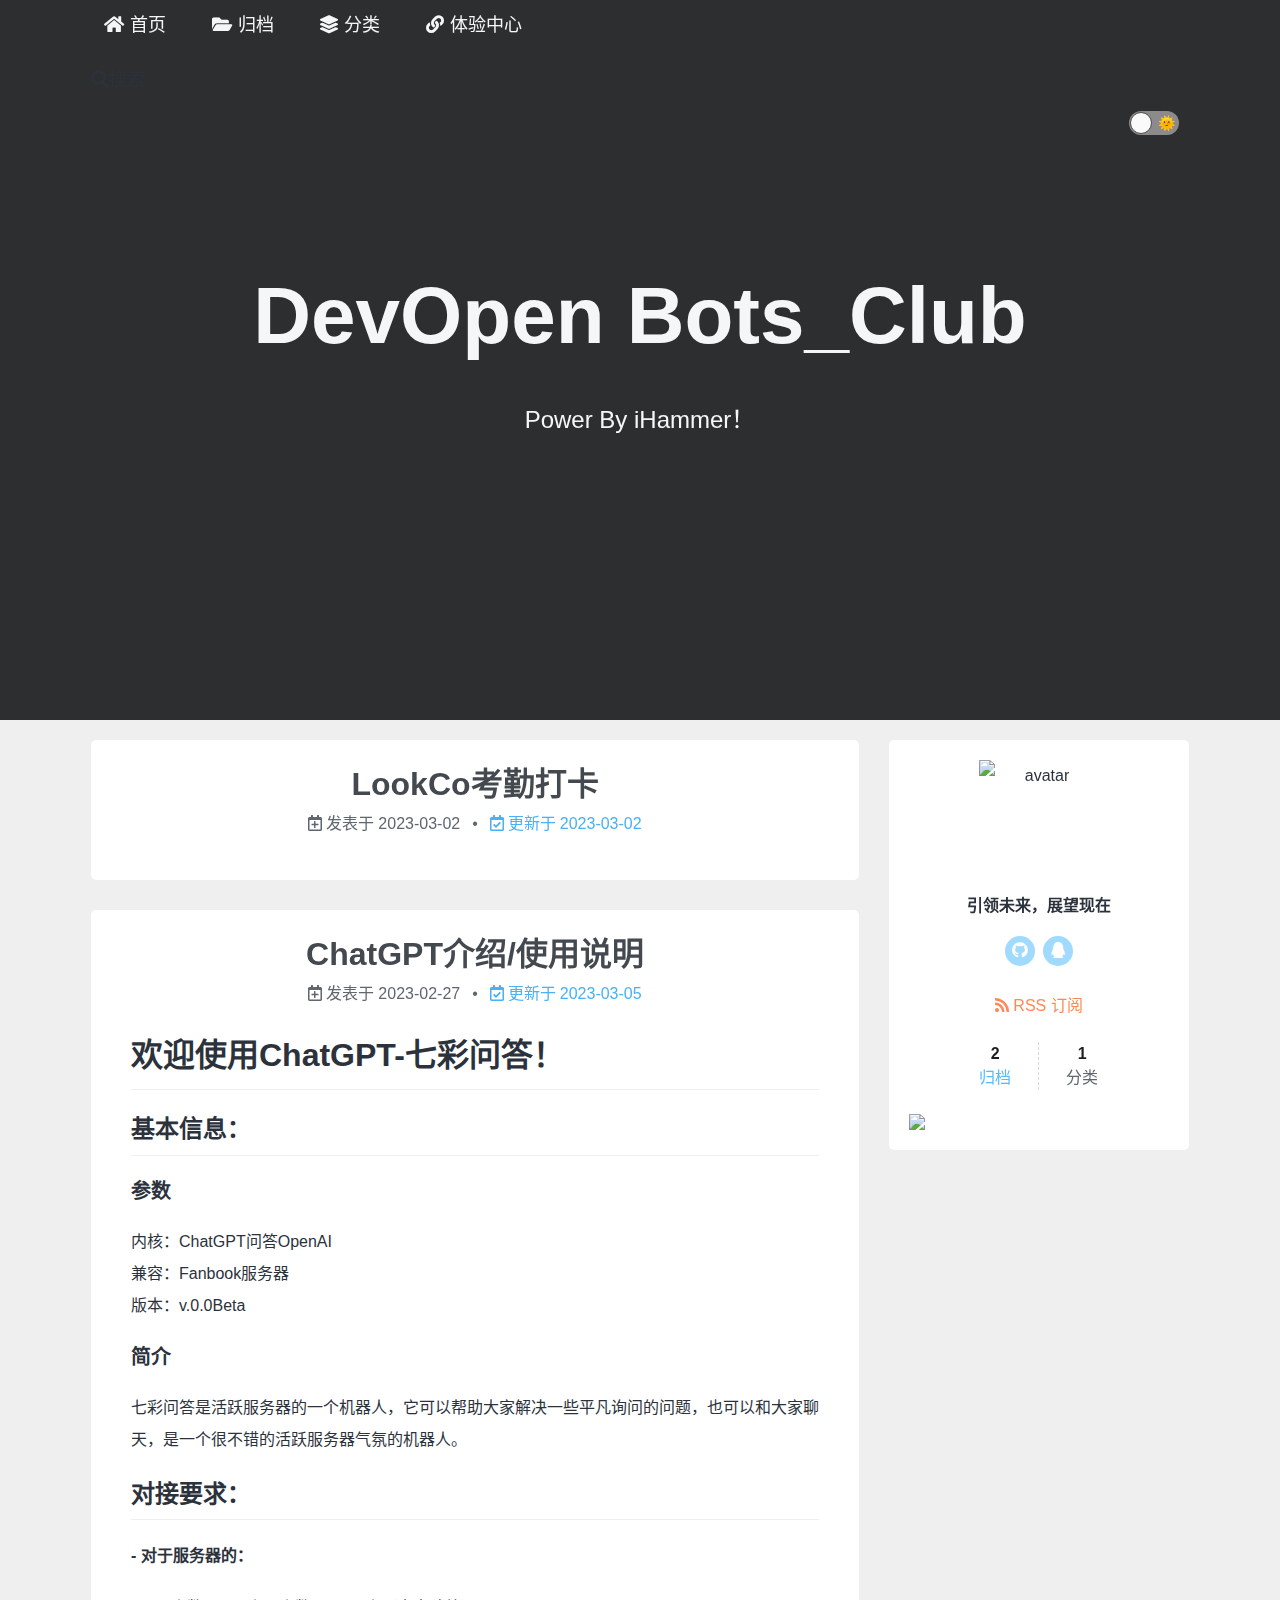
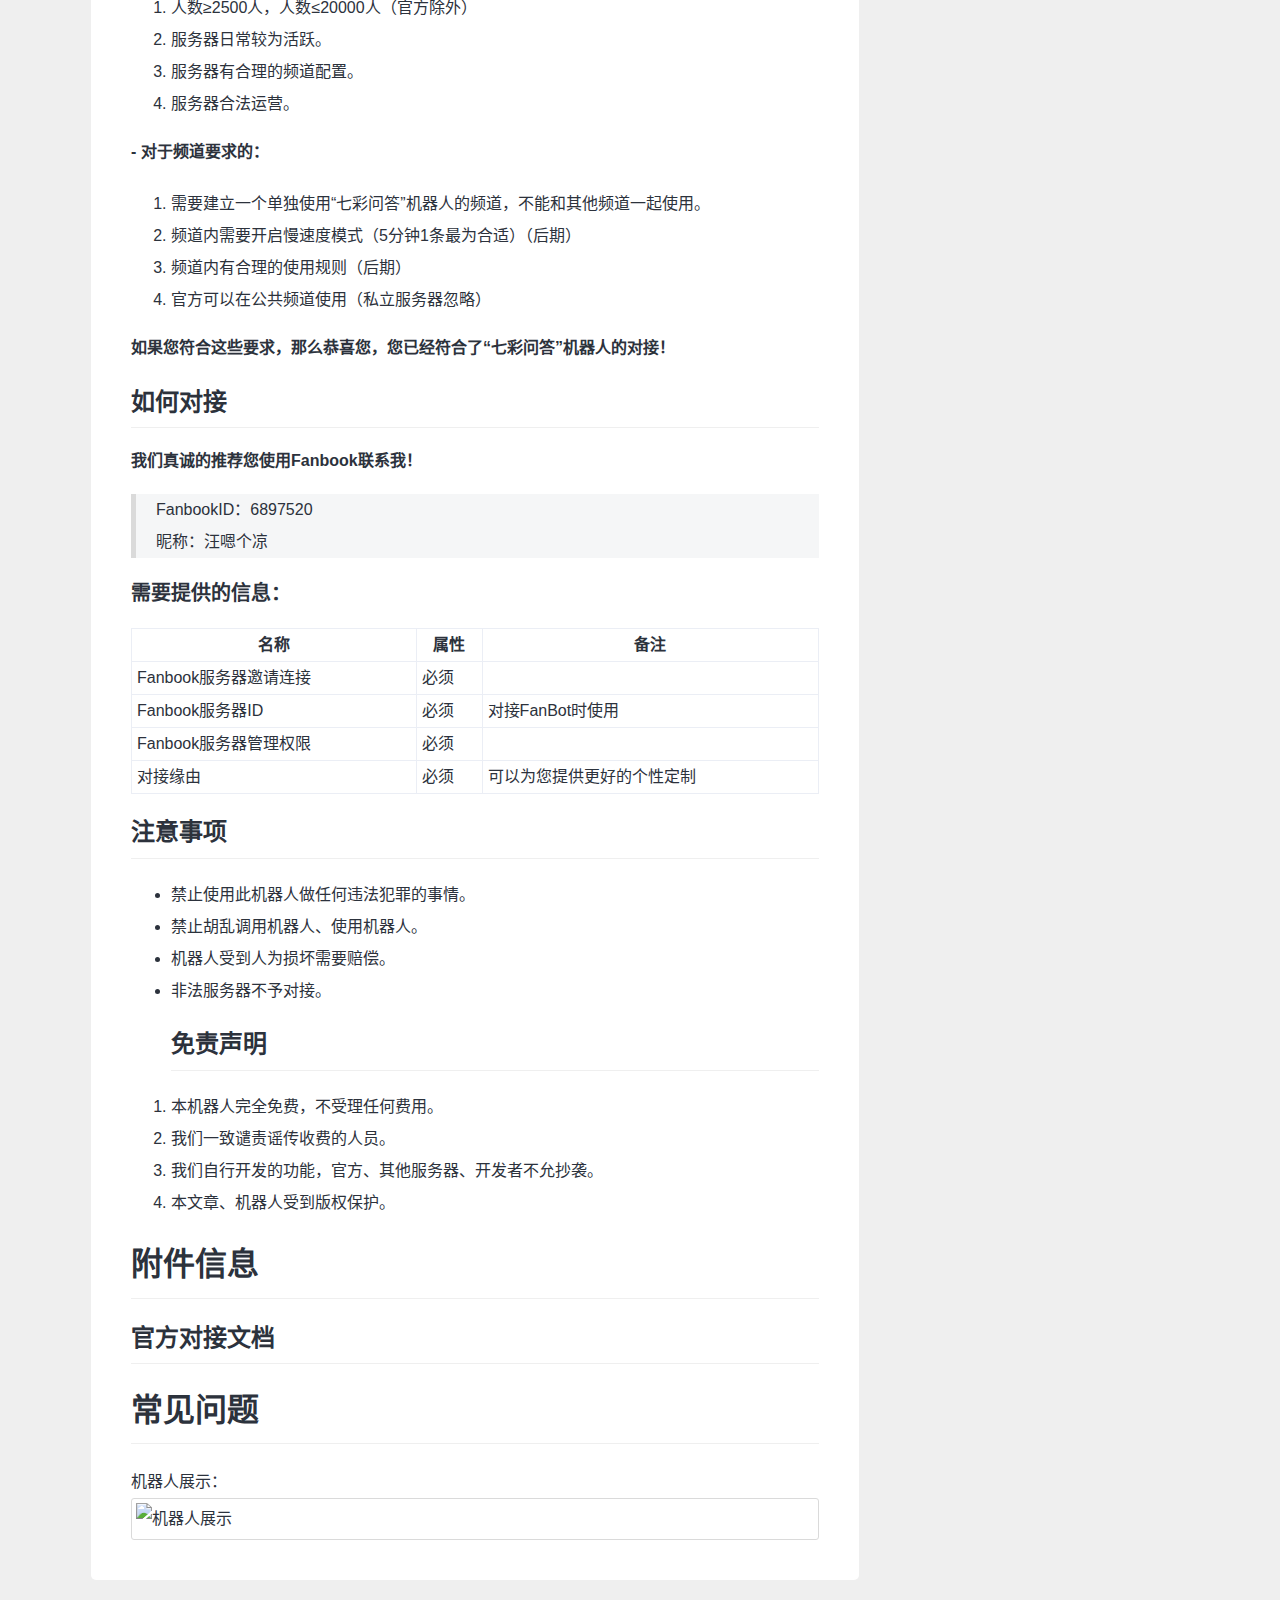
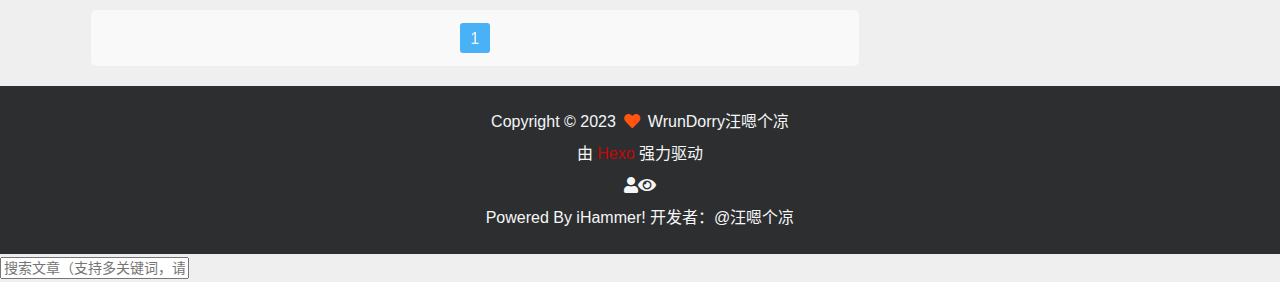
==== commit cbc40af6: "Site updated: 2023-03-05 19:56:07" ====
--- a/index.html
+++ b/index.html
@@ -1,17 +1,17 @@
 <!DOCTYPE html><html lang="zh-CN"><head><meta charset="UTF-8"><meta http-equiv="X-UA-Compatible" content="IE=edge"><meta name="viewport" content="width=device-width, initial-scale=1"><meta name="format-detection" content="telephone=no"><meta name="apple-mobile-web-app-capable" content="yes"><meta name="apple-mobile-web-app-status-bar-style" content="black"><link rel="icon" href="/images/icons/favicon-16x16.png?v=2.8.0" type="image/png" sizes="16x16"><link rel="icon" href="/images/icons/favicon-32x32.png?v=2.8.0" type="image/png" sizes="32x32"><meta property="og:type" content="website">
-<meta property="og:title" content="猿创科技-铁榔头教育科技Beta">
+<meta property="og:title" content="DevOpen Bots_Club">
 <meta property="og:url" content="https://wrundorry.github.io/index.html">
-<meta property="og:site_name" content="猿创科技-铁榔头教育科技Beta">
+<meta property="og:site_name" content="DevOpen Bots_Club">
 <meta property="og:locale" content="zh_CN">
 <meta property="article:author" content="WrunDorry汪嗯个凉">
-<meta name="twitter:card" content="summary"><title>猿创科技-铁榔头教育科技Beta</title><link ref="canonical" href="https://wrundorry.github.io/index.html"><link rel="alternate" href="/atom.xml" type="application/atom+xml"><link rel="dns-prefetch" href="https://cdn.jsdelivr.net"><link rel="stylesheet" href="https://cdn.jsdelivr.net/npm/@fortawesome/fontawesome-free@5.12.1/css/all.min.css" type="text/css"><link rel="stylesheet" href="/css/index.css?v=2.8.0"><link rel="stylesheet" href="css/custom.css"><script>var Stun = window.Stun || {};
+<meta name="twitter:card" content="summary"><title>DevOpen Bots_Club</title><link ref="canonical" href="https://wrundorry.github.io/index.html"><link rel="alternate" href="/atom.xml" type="application/atom+xml"><link rel="dns-prefetch" href="https://cdn.jsdelivr.net"><link rel="stylesheet" href="https://cdn.jsdelivr.net/npm/@fortawesome/fontawesome-free@5.12.1/css/all.min.css" type="text/css"><link rel="stylesheet" href="/css/index.css?v=2.8.0"><link rel="stylesheet" href="css/custom.css"><script>var Stun = window.Stun || {};
 var CONFIG = {
   root: '/',
   algolia: undefined,
   assistSearch: undefined,
   fontIcon: {"prompt":{"success":"fas fa-check-circle","info":"fas fa-arrow-circle-right","warning":"fas fa-exclamation-circle","error":"fas fa-times-circle"},"copyBtn":"fas fa-copy"},
   sidebar: {"offsetTop":"20px","tocMaxDepth":6},
-  header: {"enable":true,"showOnPost":false,"scrollDownIcon":false},
+  header: {"enable":true,"showOnPost":true,"scrollDownIcon":false},
   postWidget: {"endText":true},
   nightMode: {"enable":true},
   back2top: {"enable":true},
@@ -28,7 +28,7 @@
   sourcePath: {"js":"js","css":"css","images":"images"},
 };
 
-window.CONFIG = CONFIG;</script><meta name="generator" content="Hexo 5.4.2"></head><body><div class="container" id="container"><header class="header" id="header"><div class="header-inner"><nav class="header-nav header-nav--fixed"><div class="header-nav-inner"><div class="header-nav-menubtn"><i class="fas fa-bars"></i></div><div class="header-nav-menu"><div class="header-nav-menu-item"><a class="header-nav-menu-item__link" href="/"><span class="header-nav-menu-item__icon"><i class="fas fa-home"></i></span><span class="header-nav-menu-item__text">首页</span></a></div><div class="header-nav-menu-item"><a class="header-nav-menu-item__link" href="/archives/"><span class="header-nav-menu-item__icon"><i class="fas fa-folder-open"></i></span><span class="header-nav-menu-item__text">归档</span></a></div></div><div class="header-nav-search"><span class="header-nav-search__icon"><i class="fas fa-search"></i></span><span class="header-nav-search__text">搜索</span></div><div class="header-nav-mode"><div class="mode"><div class="mode-track"><span class="mode-track-moon"></span><span class="mode-track-sun"></span></div><div class="mode-thumb"></div></div></div></div></nav><div class="header-banner"><div class="header-banner-info"><div class="header-banner-info__title">DevOpen  Bots_Club</div><div class="header-banner-info__subtitle">Power By iHammer！</div></div></div></div></header><main class="main" id="main"><div class="main-inner"><div class="content-wrap" id="content-wrap"><div class="content content-home" id="content"><section class="postlist"><article class="postlist-item post"><header class="post-header"><h1 class="post-title"><a class="post-title__link" href="/2023/03/02/KaoQin/">LookCo考勤打卡</a></h1><div class="post-meta"><span class="post-meta-item post-meta-item--createtime"><span class="post-meta-item__icon"><i class="far fa-calendar-plus"></i></span><span class="post-meta-item__info">发表于</span><span class="post-meta-item__value">2023-03-02</span></span><span class="post-meta-item post-meta-item--updatetime"><span class="post-meta-item__icon"><i class="far fa-calendar-check"></i></span><span class="post-meta-item__info">更新于</span><span class="post-meta-item__value">2023-03-02</span></span></div></header><div class="post-body"><div class="post-excerpt"></div></div></article><article class="postlist-item post"><header class="post-header"><h1 class="post-title"><a class="post-title__link" href="/2023/02/27/ChatGPT/">ChatGPT介绍/使用说明</a></h1><div class="post-meta"><span class="post-meta-item post-meta-item--createtime"><span class="post-meta-item__icon"><i class="far fa-calendar-plus"></i></span><span class="post-meta-item__info">发表于</span><span class="post-meta-item__value">2023-02-27</span></span><span class="post-meta-item post-meta-item--updatetime"><span class="post-meta-item__icon"><i class="far fa-calendar-check"></i></span><span class="post-meta-item__info">更新于</span><span class="post-meta-item__value">2023-03-04</span></span></div></header><div class="post-body"><div class="post-excerpt">
+window.CONFIG = CONFIG;</script><meta name="generator" content="Hexo 5.4.2"></head><body><div class="container" id="container"><header class="header" id="header"><div class="header-inner"><nav class="header-nav header-nav--fixed"><div class="header-nav-inner"><div class="header-nav-menubtn"><i class="fas fa-bars"></i></div><div class="header-nav-menu"><div class="header-nav-menu-item"><a class="header-nav-menu-item__link" href="/"><span class="header-nav-menu-item__icon"><i class="fas fa-home"></i></span><span class="header-nav-menu-item__text">首页</span></a></div><div class="header-nav-menu-item"><a class="header-nav-menu-item__link" href="/archives/"><span class="header-nav-menu-item__icon"><i class="fas fa-folder-open"></i></span><span class="header-nav-menu-item__text">归档</span></a></div><div class="header-nav-menu-item"><a class="header-nav-menu-item__link" href="/categories/"><span class="header-nav-menu-item__icon"><i class="fas fa-layer-group"></i></span><span class="header-nav-menu-item__text">分类</span></a></div><div class="header-nav-menu-item"><a class="header-nav-menu-item__link" href="/guild/"><span class="header-nav-menu-item__icon"><i class="fa fa-link"></i></span><span class="header-nav-menu-item__text">体验中心</span></a></div></div><div class="header-nav-search"><span class="header-nav-search__icon"><i class="fas fa-search"></i></span><span class="header-nav-search__text">搜索</span></div><div class="header-nav-mode"><div class="mode"><div class="mode-track"><span class="mode-track-moon"></span><span class="mode-track-sun"></span></div><div class="mode-thumb"></div></div></div></div></nav><div class="header-banner"><div class="header-banner-info"><div class="header-banner-info__title">DevOpen  Bots_Club</div><div class="header-banner-info__subtitle">Power By iHammer！</div></div></div></div></header><main class="main" id="main"><div class="main-inner"><div class="content-wrap" id="content-wrap"><div class="content content-home" id="content"><section class="postlist"><article class="postlist-item post"><header class="post-header"><h1 class="post-title"><a class="post-title__link" href="/2023/03/02/KaoQin/">LookCo考勤打卡</a></h1><div class="post-meta"><span class="post-meta-item post-meta-item--createtime"><span class="post-meta-item__icon"><i class="far fa-calendar-plus"></i></span><span class="post-meta-item__info">发表于</span><span class="post-meta-item__value">2023-03-02</span></span><span class="post-meta-item post-meta-item--updatetime"><span class="post-meta-item__icon"><i class="far fa-calendar-check"></i></span><span class="post-meta-item__info">更新于</span><span class="post-meta-item__value">2023-03-02</span></span></div></header><div class="post-body"><div class="post-excerpt"></div></div></article><article class="postlist-item post"><header class="post-header"><h1 class="post-title"><a class="post-title__link" href="/2023/02/27/ChatGPT/">ChatGPT介绍/使用说明</a></h1><div class="post-meta"><span class="post-meta-item post-meta-item--createtime"><span class="post-meta-item__icon"><i class="far fa-calendar-plus"></i></span><span class="post-meta-item__info">发表于</span><span class="post-meta-item__value">2023-02-27</span></span><span class="post-meta-item post-meta-item--updatetime"><span class="post-meta-item__icon"><i class="far fa-calendar-check"></i></span><span class="post-meta-item__info">更新于</span><span class="post-meta-item__value">2023-03-05</span></span></div></header><div class="post-body"><div class="post-excerpt">
         <h1 id="欢迎使用ChatGPT-七彩问答！"   >
           <a href="#欢迎使用ChatGPT-七彩问答！" class="heading-link"><i class="fas fa-link"></i></a><a href="#欢迎使用ChatGPT-七彩问答！" class="headerlink" title="欢迎使用ChatGPT-七彩问答！"></a>欢迎使用ChatGPT-七彩问答！</h1>
       
@@ -129,7 +129,7 @@
         <h1 id="常见问题"   >
           <a href="#常见问题" class="heading-link"><i class="fas fa-link"></i></a><a href="#常见问题" class="headerlink" title="常见问题"></a>常见问题</h1>
       <p>机器人展示：<br><img src="https://fb-cdn.fanbook.mobi/fanbook/app/files/chatroom/image/c62d0b23bdafaf42e235c57e2cadef15.jpg" alt="机器人展示"></p>
-</div></div></article></section><nav class="paginator"><div class="paginator-inner"><span class="page-number current">1</span></div></nav></div></div><div class="sidebar-wrap" id="sidebar-wrap"><aside class="sidebar" id="sidebar"><section class="sidebar-toc hide"></section><!-- ov = overview--><section class="sidebar-ov"><div class="sidebar-ov-author"><div class="sidebar-ov-author__avatar"><img class="sidebar-ov-author__avatar_img" src="/images/icons/stun-logo.svg" alt="avatar"></div><p class="sidebar-ov-author__text">引领未来，展望现在</p></div><div class="sidebar-ov-social"><a class="sidebar-ov-social-item" href="https://github.com/WrunDorry" target="_blank" rel="noopener" data-popover="Github" data-popover-pos="up"><span class="sidebar-ov-social-item__icon"><i class="fab fa-github"></i></span></a><a class="sidebar-ov-social-item" href="2862443924" target="_blank" rel="noopener" data-popover="QQ" data-popover-pos="up"><span class="sidebar-ov-social-item__icon"><i class="fab fa-qq"></i></span></a></div><div class="sidebar-ov-feed"><span class="sidebar-ov-feed-rss"><a class="sidebar-ov-feed-rss__link" href="/atom.xml" target="_blank" rel="noopener"><span class="sidebar-ov-feed-rss__icon"><i class="fas fa-rss"></i></span><span>RSS 订阅</span></a></span></div><div class="sidebar-ov-state"><a class="sidebar-ov-state-item sidebar-ov-state-item--posts" href="/archives/"><div class="sidebar-ov-state-item__count">2</div><div class="sidebar-ov-state-item__name">归档</div></a></div><div class="sidebar-ov-cc"><a href="https://creativecommons.org/licenses/by-nc-sa/4.0/deed.en" target="_blank" rel="noopener" data-popover="知识共享许可协议" data-popover-pos="up"><img src="/images/cc-by-nc-sa.svg"></a></div></section></aside></div><div class="clearfix"></div></div></main><footer class="footer" id="footer"><div class="footer-inner"><div><span>Copyright © 2023</span><span class="footer__icon"><i class="fas fa-heart"></i></span><span>WrunDorry汪嗯个凉</span></div><div><span>由 <a href="http://hexo.io/" title="Hexo" target="_blank" rel="noopener">Hexo</a> 强力驱动</span></div><div>Powered By iHammer! 开发者：@汪嗯个凉</div></div></footer><div class="loading-bar" id="loading-bar"><div class="loading-bar__progress"></div></div><div class="back2top" id="back2top"><span class="back2top__icon"><i class="fas fa-rocket"></i></span></div></div><div class="search-mask"></div><div class="search-popup"><span class="search-close"></span><div class="search-input"><input placeholder="搜索文章（支持多关键词，请用空格分隔）"></div><div class="search-results"></div></div><script src="https://cdn.jsdelivr.net/npm/jquery@v3.4.1/dist/jquery.min.js"></script><script src="https://cdn.jsdelivr.net/npm/velocity-animate@1.5.2/velocity.min.js"></script><script src="https://cdn.jsdelivr.net/npm/velocity-animate@1.5.2/velocity.ui.min.js"></script><script>function initSearch() {
+</div></div></article></section><nav class="paginator"><div class="paginator-inner"><span class="page-number current">1</span></div></nav></div></div><div class="sidebar-wrap" id="sidebar-wrap"><aside class="sidebar" id="sidebar"><section class="sidebar-toc hide"></section><!-- ov = overview--><section class="sidebar-ov"><div class="sidebar-ov-author"><div class="sidebar-ov-author__avatar"><img class="sidebar-ov-author__avatar_img" src="/images/icons/stun-logo.svg" alt="avatar"></div><p class="sidebar-ov-author__text">引领未来，展望现在</p></div><div class="sidebar-ov-social"><a class="sidebar-ov-social-item" href="https://github.com/WrunDorry" target="_blank" rel="noopener" data-popover="Github" data-popover-pos="up"><span class="sidebar-ov-social-item__icon"><i class="fab fa-github"></i></span></a><a class="sidebar-ov-social-item" href="2862443924" target="_blank" rel="noopener" data-popover="QQ" data-popover-pos="up"><span class="sidebar-ov-social-item__icon"><i class="fab fa-qq"></i></span></a></div><div class="sidebar-ov-feed"><span class="sidebar-ov-feed-rss"><a class="sidebar-ov-feed-rss__link" href="/atom.xml" target="_blank" rel="noopener"><span class="sidebar-ov-feed-rss__icon"><i class="fas fa-rss"></i></span><span>RSS 订阅</span></a></span></div><div class="sidebar-ov-state"><a class="sidebar-ov-state-item sidebar-ov-state-item--posts" href="/archives/"><div class="sidebar-ov-state-item__count">2</div><div class="sidebar-ov-state-item__name">归档</div></a><a class="sidebar-ov-state-item sidebar-ov-state-item--categories" href="/categories/"><div class="sidebar-ov-state-item__count">1</div><div class="sidebar-ov-state-item__name">分类</div></a></div><div class="sidebar-ov-cc"><a href="https://creativecommons.org/licenses/by-nc-sa/4.0/deed.en" target="_blank" rel="noopener" data-popover="知识共享许可协议" data-popover-pos="up"><img src="/images/cc-by-nc-sa.svg"></a></div></section></aside></div><div class="clearfix"></div></div></main><footer class="footer" id="footer"><div class="footer-inner"><div><span>Copyright © 2023</span><span class="footer__icon"><i class="fas fa-heart"></i></span><span>WrunDorry汪嗯个凉</span></div><div><span>由 <a href="http://hexo.io/" title="Hexo" target="_blank" rel="noopener">Hexo</a> 强力驱动</span></div><div class="busuanzi"><span class="busuanzi-siteuv"><span class="busuanzi-siteuv__icon" data-popover-pos="up" data-popover="访问人数"><i class="fas fa-user"></i></span><span class="busuanzi-siteuv__value" id="busuanzi_value_site_uv"></span></span><span class="busuanzi-sitepv"><span class="busuanzi-siteuv__icon" data-popover-pos="up" data-popover="浏览总量"><i class="fas fa-eye"></i></span><span class="busuanzi-siteuv__value" id="busuanzi_value_site_pv"></span></span></div><div>Powered By iHammer! 开发者：@汪嗯个凉</div></div></footer><div class="loading-bar" id="loading-bar"><div class="loading-bar__progress"></div></div><div class="back2top" id="back2top"><span class="back2top__icon"><i class="fas fa-rocket"></i></span></div></div><div class="search-mask"></div><div class="search-popup"><span class="search-close"></span><div class="search-input"><input placeholder="搜索文章（支持多关键词，请用空格分隔）"></div><div class="search-results"></div></div><script src="https://cdn.jsdelivr.net/npm/jquery@v3.4.1/dist/jquery.min.js"></script><script src="https://cdn.jsdelivr.net/npm/velocity-animate@1.5.2/velocity.min.js"></script><script src="https://cdn.jsdelivr.net/npm/velocity-animate@1.5.2/velocity.ui.min.js"></script><script>function initSearch() {
   var isXML = true;
   var search_path = 'search.json';
 
@@ -402,4 +402,4 @@
       extSearch(name);
     }, false);
   });
-}</script><script src="/js/utils.js?v=2.8.0"></script><script src="/js/stun-boot.js?v=2.8.0"></script><script src="/js/scroll.js?v=2.8.0"></script><script src="/js/header.js?v=2.8.0"></script><script src="/js/sidebar.js?v=2.8.0"></script><script type="application/json" src="/search.json"></script></body></html>+}</script><script src="https://cdn.jsdelivr.net/gh/sukkaw/busuanzi@latest/bsz.pure.mini.js" async></script><script src="/js/utils.js?v=2.8.0"></script><script src="/js/stun-boot.js?v=2.8.0"></script><script src="/js/scroll.js?v=2.8.0"></script><script src="/js/header.js?v=2.8.0"></script><script src="/js/sidebar.js?v=2.8.0"></script><script type="application/json" src="/search.json"></script></body></html>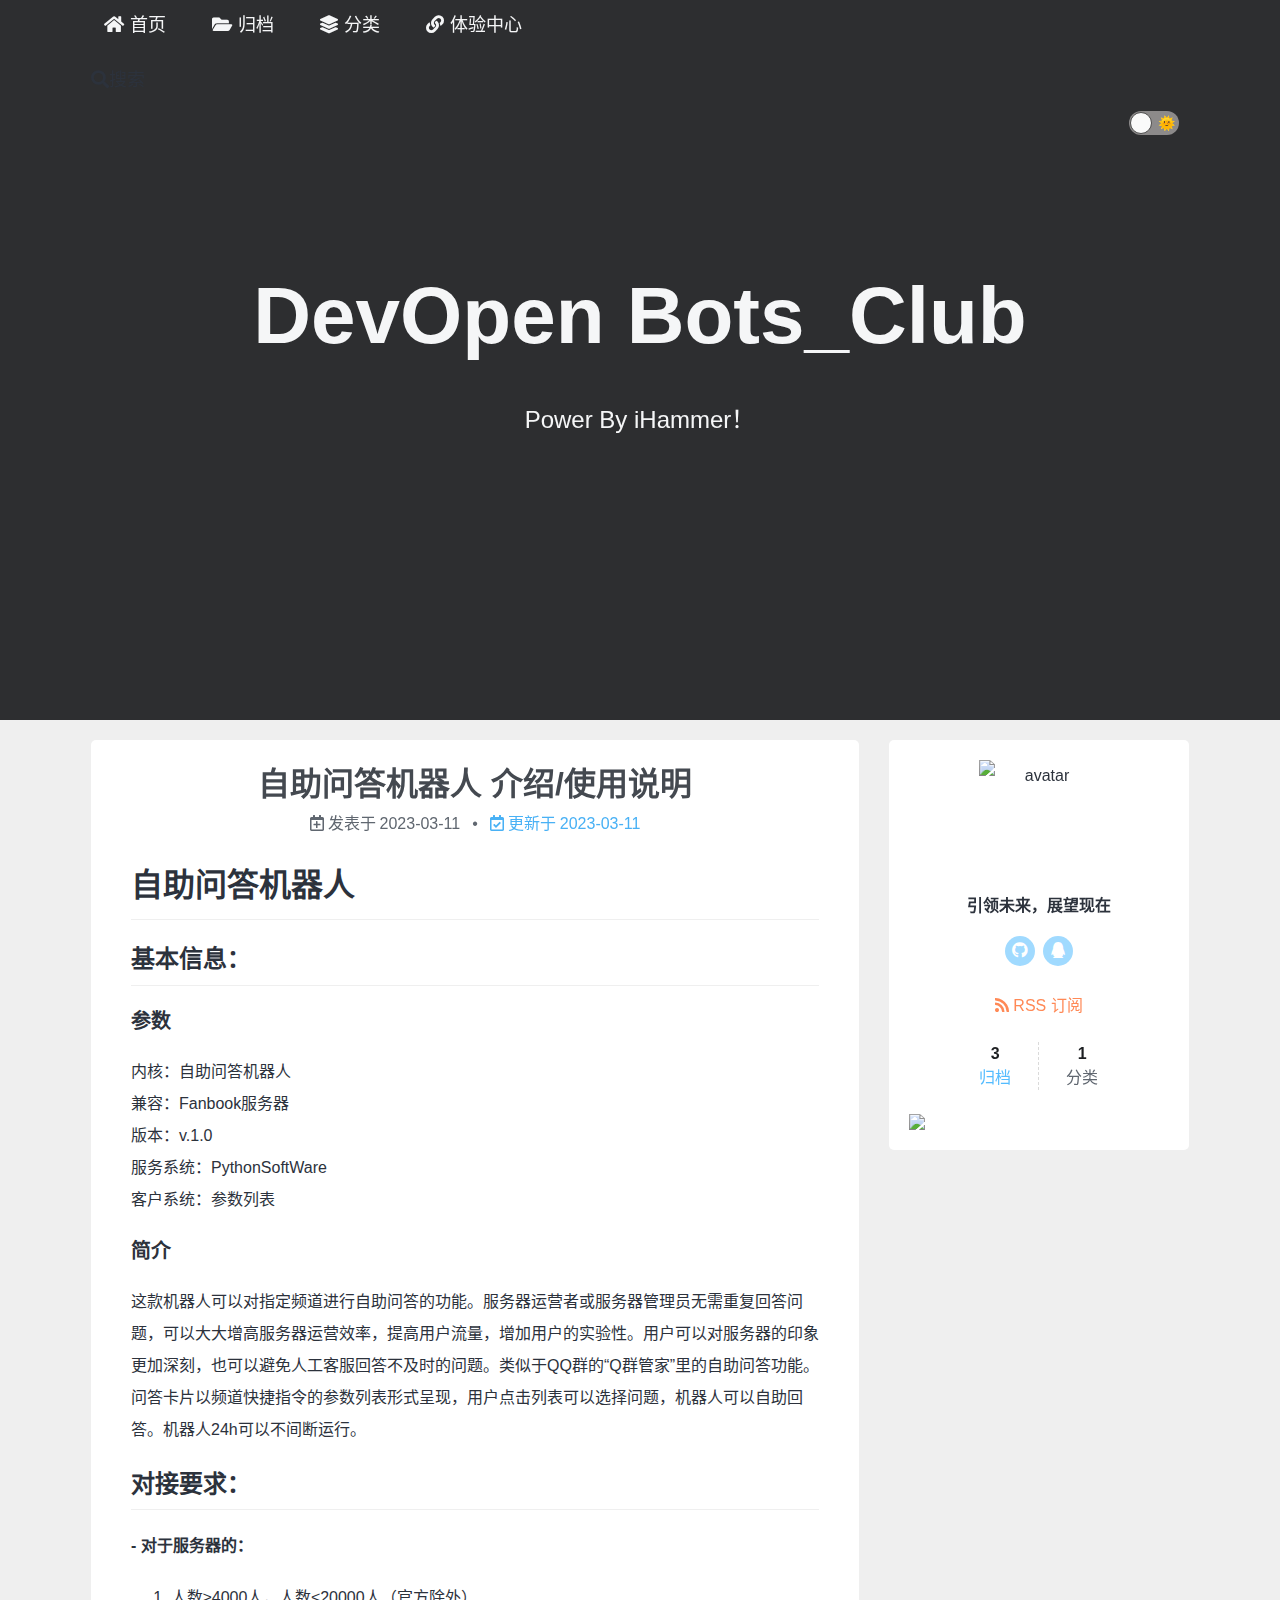
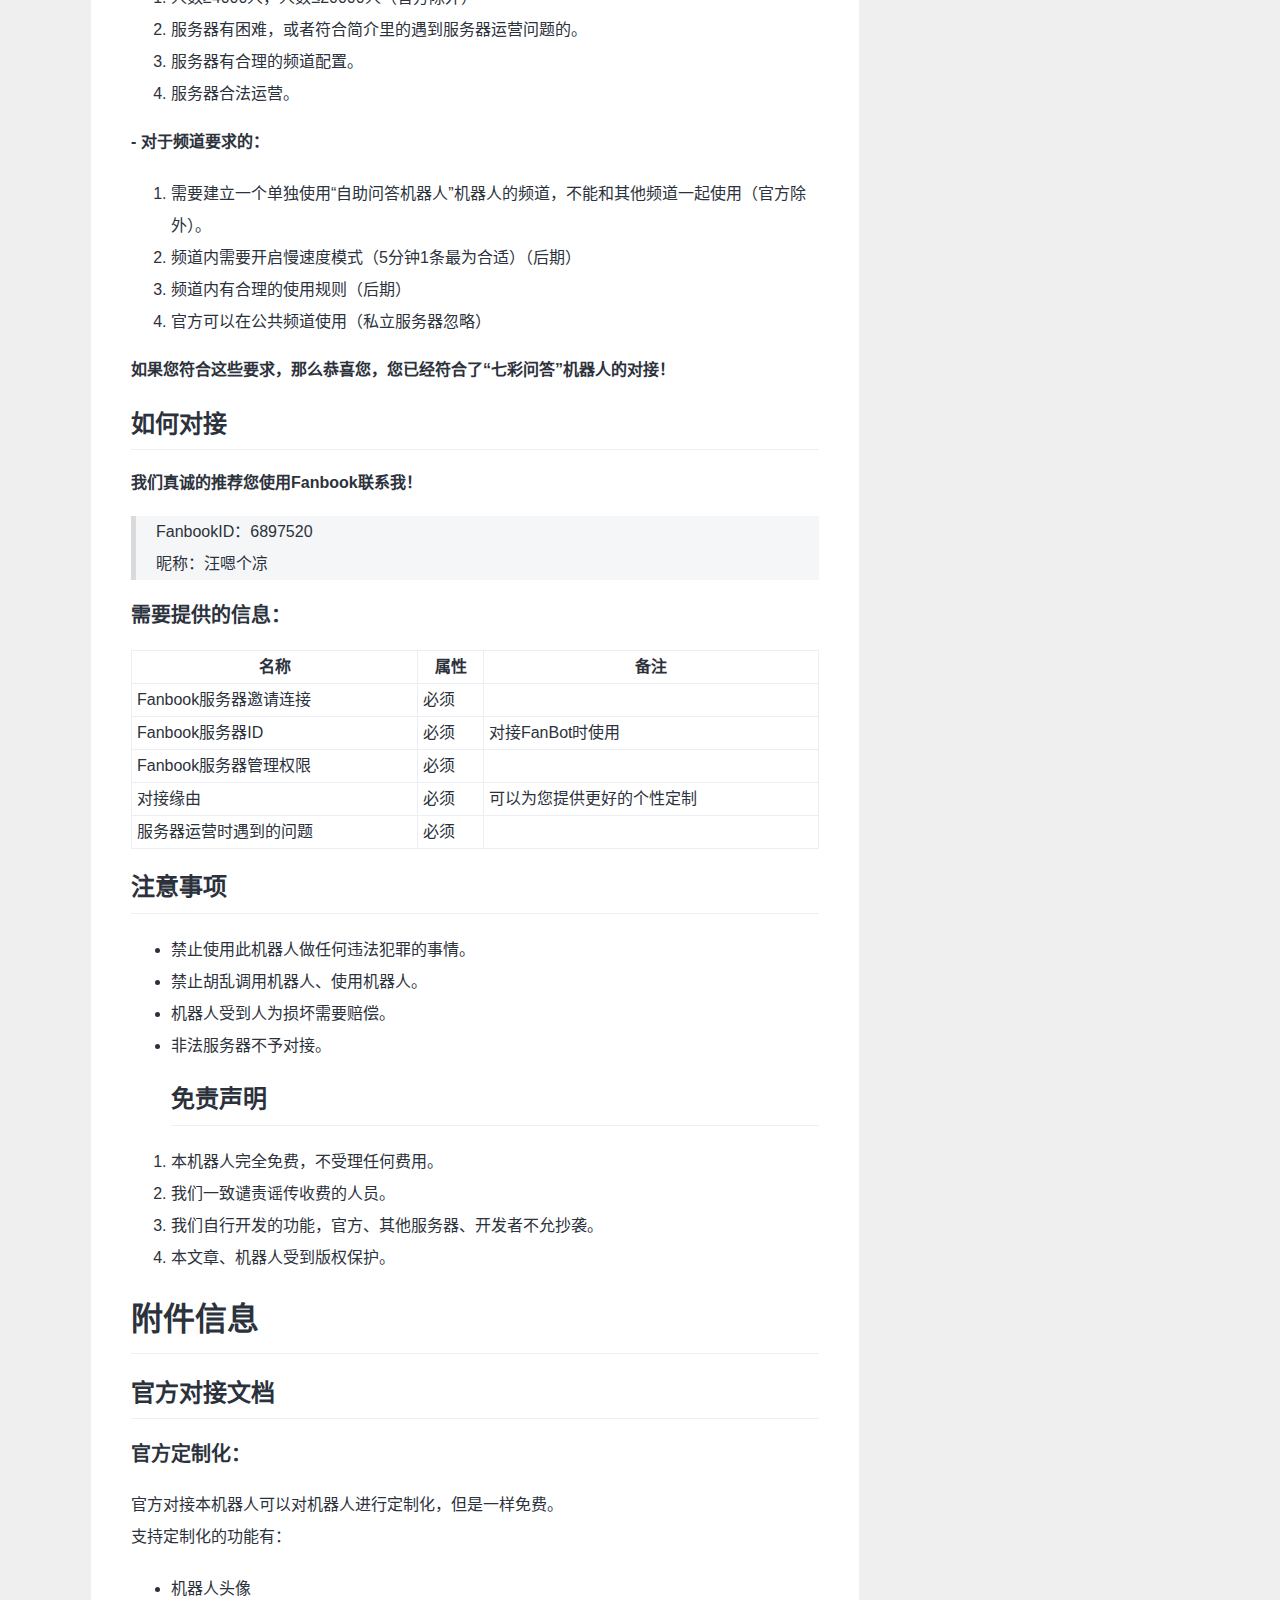
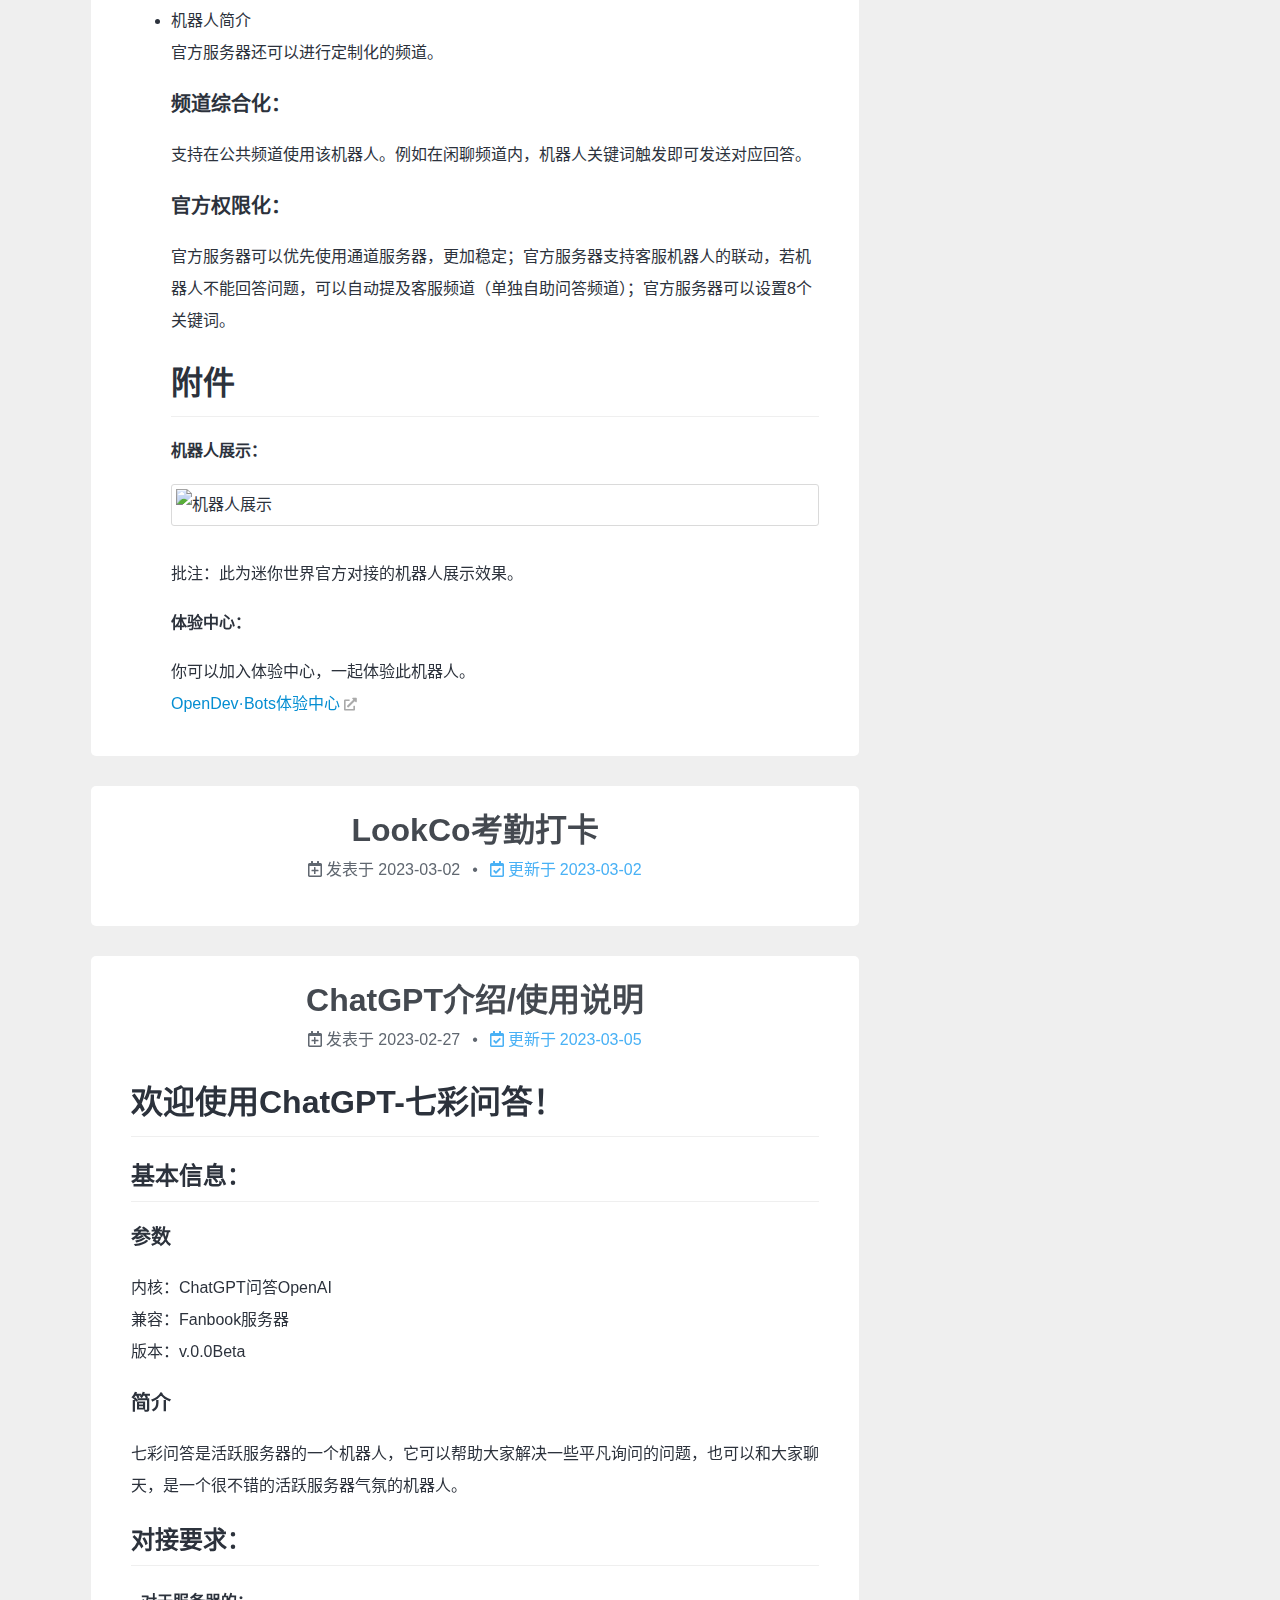
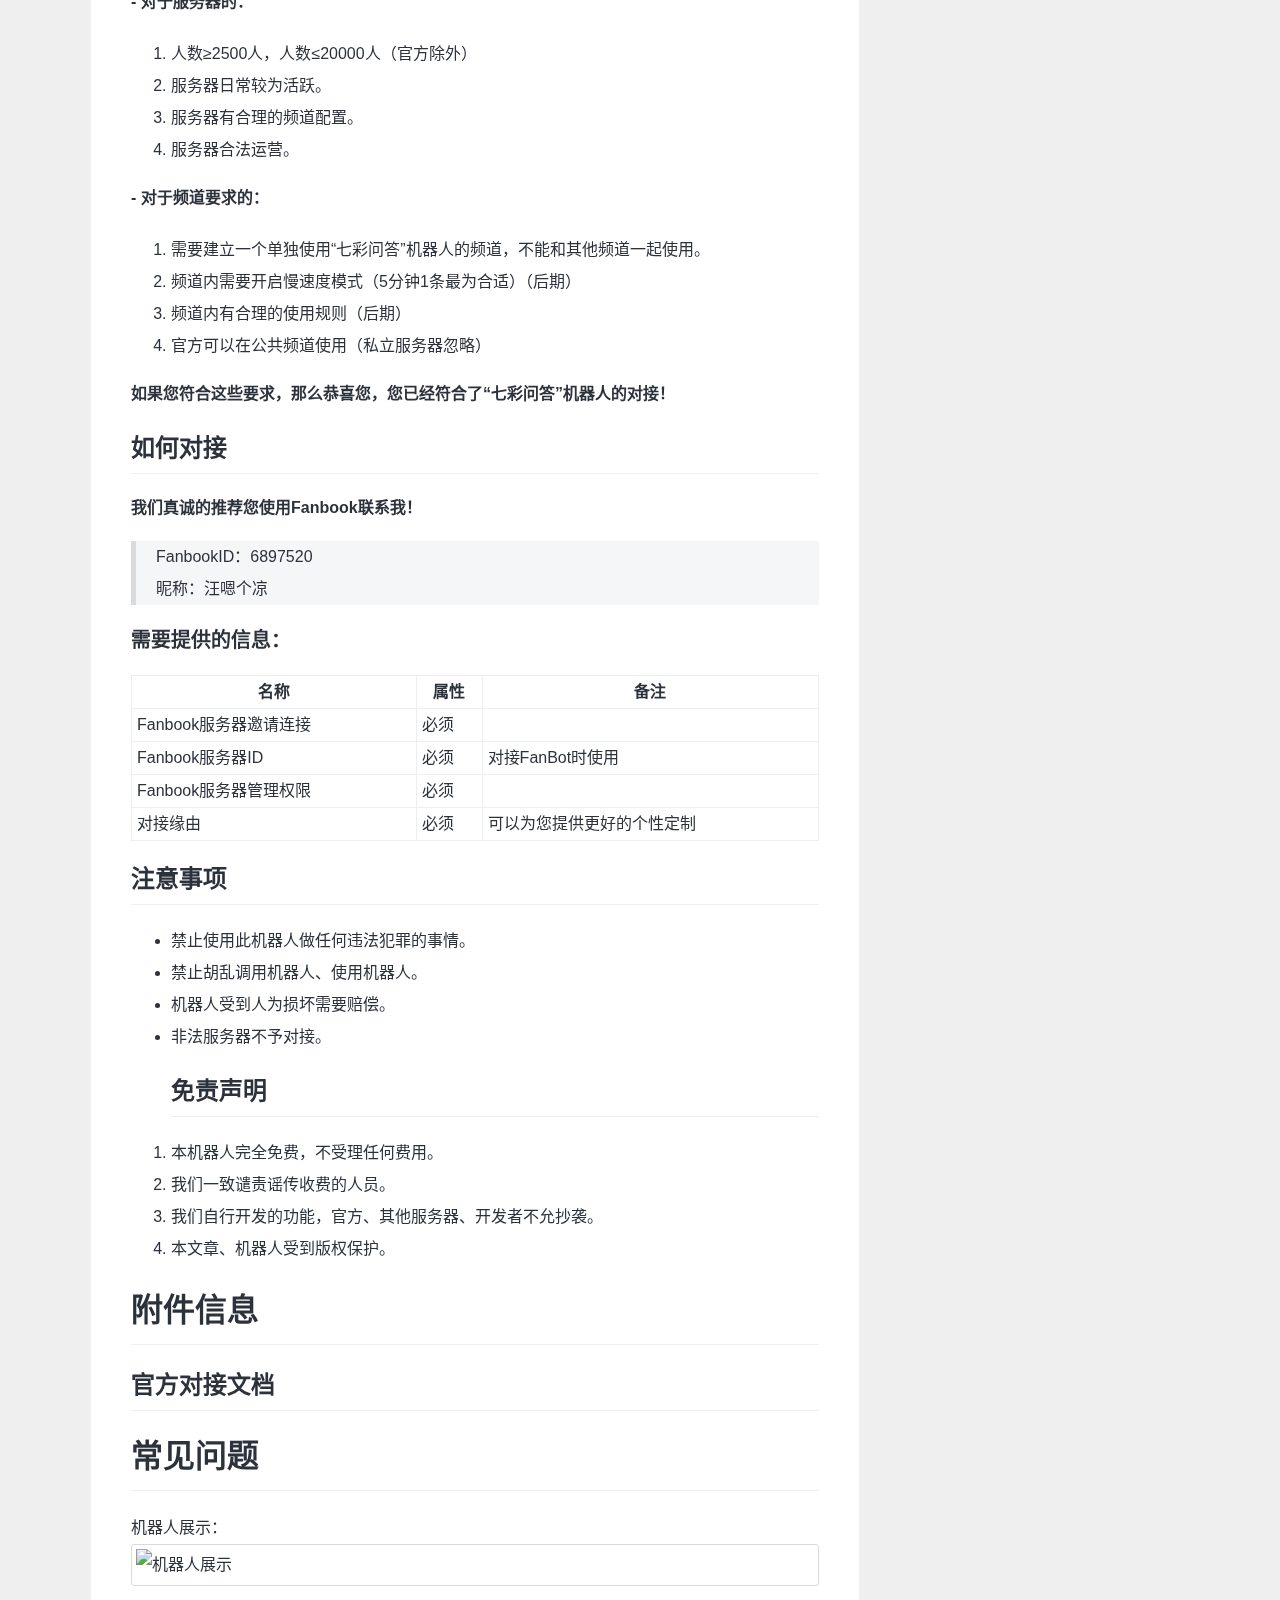
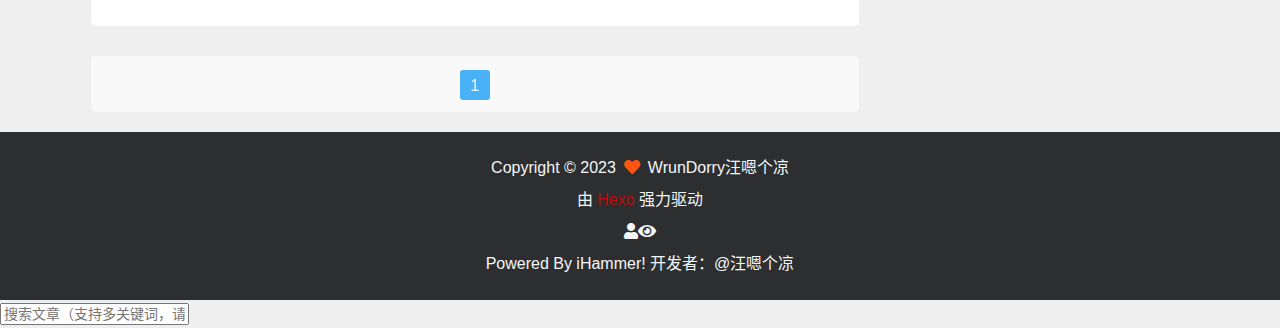
==== commit 6a72d8b2: "Site updated: 2023-03-11 15:18:52" ====
--- a/index.html
+++ b/index.html
@@ -28,7 +28,132 @@
   sourcePath: {"js":"js","css":"css","images":"images"},
 };
 
-window.CONFIG = CONFIG;</script><meta name="generator" content="Hexo 5.4.2"></head><body><div class="container" id="container"><header class="header" id="header"><div class="header-inner"><nav class="header-nav header-nav--fixed"><div class="header-nav-inner"><div class="header-nav-menubtn"><i class="fas fa-bars"></i></div><div class="header-nav-menu"><div class="header-nav-menu-item"><a class="header-nav-menu-item__link" href="/"><span class="header-nav-menu-item__icon"><i class="fas fa-home"></i></span><span class="header-nav-menu-item__text">首页</span></a></div><div class="header-nav-menu-item"><a class="header-nav-menu-item__link" href="/archives/"><span class="header-nav-menu-item__icon"><i class="fas fa-folder-open"></i></span><span class="header-nav-menu-item__text">归档</span></a></div><div class="header-nav-menu-item"><a class="header-nav-menu-item__link" href="/categories/"><span class="header-nav-menu-item__icon"><i class="fas fa-layer-group"></i></span><span class="header-nav-menu-item__text">分类</span></a></div><div class="header-nav-menu-item"><a class="header-nav-menu-item__link" href="/guild/"><span class="header-nav-menu-item__icon"><i class="fa fa-link"></i></span><span class="header-nav-menu-item__text">体验中心</span></a></div></div><div class="header-nav-search"><span class="header-nav-search__icon"><i class="fas fa-search"></i></span><span class="header-nav-search__text">搜索</span></div><div class="header-nav-mode"><div class="mode"><div class="mode-track"><span class="mode-track-moon"></span><span class="mode-track-sun"></span></div><div class="mode-thumb"></div></div></div></div></nav><div class="header-banner"><div class="header-banner-info"><div class="header-banner-info__title">DevOpen  Bots_Club</div><div class="header-banner-info__subtitle">Power By iHammer！</div></div></div></div></header><main class="main" id="main"><div class="main-inner"><div class="content-wrap" id="content-wrap"><div class="content content-home" id="content"><section class="postlist"><article class="postlist-item post"><header class="post-header"><h1 class="post-title"><a class="post-title__link" href="/2023/03/02/KaoQin/">LookCo考勤打卡</a></h1><div class="post-meta"><span class="post-meta-item post-meta-item--createtime"><span class="post-meta-item__icon"><i class="far fa-calendar-plus"></i></span><span class="post-meta-item__info">发表于</span><span class="post-meta-item__value">2023-03-02</span></span><span class="post-meta-item post-meta-item--updatetime"><span class="post-meta-item__icon"><i class="far fa-calendar-check"></i></span><span class="post-meta-item__info">更新于</span><span class="post-meta-item__value">2023-03-02</span></span></div></header><div class="post-body"><div class="post-excerpt"></div></div></article><article class="postlist-item post"><header class="post-header"><h1 class="post-title"><a class="post-title__link" href="/2023/02/27/ChatGPT/">ChatGPT介绍/使用说明</a></h1><div class="post-meta"><span class="post-meta-item post-meta-item--createtime"><span class="post-meta-item__icon"><i class="far fa-calendar-plus"></i></span><span class="post-meta-item__info">发表于</span><span class="post-meta-item__value">2023-02-27</span></span><span class="post-meta-item post-meta-item--updatetime"><span class="post-meta-item__icon"><i class="far fa-calendar-check"></i></span><span class="post-meta-item__info">更新于</span><span class="post-meta-item__value">2023-03-05</span></span></div></header><div class="post-body"><div class="post-excerpt">
+window.CONFIG = CONFIG;</script><meta name="generator" content="Hexo 5.4.2"></head><body><div class="container" id="container"><header class="header" id="header"><div class="header-inner"><nav class="header-nav header-nav--fixed"><div class="header-nav-inner"><div class="header-nav-menubtn"><i class="fas fa-bars"></i></div><div class="header-nav-menu"><div class="header-nav-menu-item"><a class="header-nav-menu-item__link" href="/"><span class="header-nav-menu-item__icon"><i class="fas fa-home"></i></span><span class="header-nav-menu-item__text">首页</span></a></div><div class="header-nav-menu-item"><a class="header-nav-menu-item__link" href="/archives/"><span class="header-nav-menu-item__icon"><i class="fas fa-folder-open"></i></span><span class="header-nav-menu-item__text">归档</span></a></div><div class="header-nav-menu-item"><a class="header-nav-menu-item__link" href="/categories/"><span class="header-nav-menu-item__icon"><i class="fas fa-layer-group"></i></span><span class="header-nav-menu-item__text">分类</span></a></div><div class="header-nav-menu-item"><a class="header-nav-menu-item__link" href="/guild/"><span class="header-nav-menu-item__icon"><i class="fa fa-link"></i></span><span class="header-nav-menu-item__text">体验中心</span></a></div></div><div class="header-nav-search"><span class="header-nav-search__icon"><i class="fas fa-search"></i></span><span class="header-nav-search__text">搜索</span></div><div class="header-nav-mode"><div class="mode"><div class="mode-track"><span class="mode-track-moon"></span><span class="mode-track-sun"></span></div><div class="mode-thumb"></div></div></div></div></nav><div class="header-banner"><div class="header-banner-info"><div class="header-banner-info__title">DevOpen  Bots_Club</div><div class="header-banner-info__subtitle">Power By iHammer！</div></div></div></div></header><main class="main" id="main"><div class="main-inner"><div class="content-wrap" id="content-wrap"><div class="content content-home" id="content"><section class="postlist"><article class="postlist-item post"><header class="post-header"><h1 class="post-title"><a class="post-title__link" href="/2023/03/11/ZiZhuFQA/">自助问答机器人 介绍/使用说明</a></h1><div class="post-meta"><span class="post-meta-item post-meta-item--createtime"><span class="post-meta-item__icon"><i class="far fa-calendar-plus"></i></span><span class="post-meta-item__info">发表于</span><span class="post-meta-item__value">2023-03-11</span></span><span class="post-meta-item post-meta-item--updatetime"><span class="post-meta-item__icon"><i class="far fa-calendar-check"></i></span><span class="post-meta-item__info">更新于</span><span class="post-meta-item__value">2023-03-11</span></span></div></header><div class="post-body"><div class="post-excerpt">
+        <h1 id="自助问答机器人"   >
+          <a href="#自助问答机器人" class="heading-link"><i class="fas fa-link"></i></a><a href="#自助问答机器人" class="headerlink" title="自助问答机器人"></a>自助问答机器人</h1>
+      
+        <h2 id="基本信息："   >
+          <a href="#基本信息：" class="heading-link"><i class="fas fa-link"></i></a><a href="#基本信息：" class="headerlink" title="基本信息："></a>基本信息：</h2>
+      
+        <h3 id="参数"   >
+          <a href="#参数" class="heading-link"><i class="fas fa-link"></i></a><a href="#参数" class="headerlink" title="参数"></a>参数</h3>
+      <p>内核：自助问答机器人<br>兼容：Fanbook服务器<br>版本：v.1.0<br>服务系统：PythonSoftWare<br>客户系统：参数列表</p>
+
+        <h3 id="简介"   >
+          <a href="#简介" class="heading-link"><i class="fas fa-link"></i></a><a href="#简介" class="headerlink" title="简介"></a>简介</h3>
+      <p>这款机器人可以对指定频道进行自助问答的功能。服务器运营者或服务器管理员无需重复回答问题，可以大大增高服务器运营效率，提高用户流量，增加用户的实验性。用户可以对服务器的印象更加深刻，也可以避免人工客服回答不及时的问题。类似于QQ群的“Q群管家”里的自助问答功能。问答卡片以频道快捷指令的参数列表形式呈现，用户点击列表可以选择问题，机器人可以自助回答。机器人24h可以不间断运行。</p>
+
+        <h2 id="对接要求："   >
+          <a href="#对接要求：" class="heading-link"><i class="fas fa-link"></i></a><a href="#对接要求：" class="headerlink" title="对接要求："></a>对接要求：</h2>
+      <p><strong>- 对于服务器的：</strong></p>
+<ol>
+<li>人数≥4000人，人数≤20000人（官方除外）</li>
+<li>服务器有困难，或者符合简介里的遇到服务器运营问题的。</li>
+<li>服务器有合理的频道配置。</li>
+<li>服务器合法运营。</li>
+</ol>
+<p><strong>- 对于频道要求的：</strong></p>
+<ol>
+<li>需要建立一个单独使用“自助问答机器人”机器人的频道，不能和其他频道一起使用（官方除外）。</li>
+<li>频道内需要开启慢速度模式（5分钟1条最为合适）（后期）</li>
+<li>频道内有合理的使用规则（后期）</li>
+<li>官方可以在公共频道使用（私立服务器忽略）</li>
+</ol>
+<p><strong>如果您符合这些要求，那么恭喜您，您已经符合了“七彩问答”机器人的对接！</strong></p>
+
+        <h2 id="如何对接"   >
+          <a href="#如何对接" class="heading-link"><i class="fas fa-link"></i></a><a href="#如何对接" class="headerlink" title="如何对接"></a>如何对接</h2>
+      
+        <h4 id="我们真诚的推荐您使用Fanbook联系我！"   >
+          <a href="#我们真诚的推荐您使用Fanbook联系我！" class="heading-link"><i class="fas fa-link"></i></a><a href="#我们真诚的推荐您使用Fanbook联系我！" class="headerlink" title="我们真诚的推荐您使用Fanbook联系我！"></a>我们真诚的推荐您使用Fanbook联系我！</h4>
+      <blockquote>
+<p>FanbookID：6897520<br>昵称：汪嗯个凉</p>
+</blockquote>
+
+        <h3 id="需要提供的信息："   >
+          <a href="#需要提供的信息：" class="heading-link"><i class="fas fa-link"></i></a><a href="#需要提供的信息：" class="headerlink" title="需要提供的信息："></a>需要提供的信息：</h3>
+      <div class="table-container"><table>
+<thead>
+<tr>
+<th>名称</th>
+<th>属性</th>
+<th>备注</th>
+</tr>
+</thead>
+<tbody><tr>
+<td>Fanbook服务器邀请连接</td>
+<td>必须</td>
+<td></td>
+</tr>
+<tr>
+<td>Fanbook服务器ID</td>
+<td>必须</td>
+<td>对接FanBot时使用</td>
+</tr>
+<tr>
+<td>Fanbook服务器管理权限</td>
+<td>必须</td>
+<td></td>
+</tr>
+<tr>
+<td>对接缘由</td>
+<td>必须</td>
+<td>可以为您提供更好的个性定制</td>
+</tr>
+<tr>
+<td>服务器运营时遇到的问题</td>
+<td>必须</td>
+<td></td>
+</tr>
+</tbody></table></div>
+
+        <h2 id="注意事项"   >
+          <a href="#注意事项" class="heading-link"><i class="fas fa-link"></i></a><a href="#注意事项" class="headerlink" title="注意事项"></a>注意事项</h2>
+      <ul>
+<li>禁止使用此机器人做任何违法犯罪的事情。</li>
+<li>禁止胡乱调用机器人、使用机器人。</li>
+<li>机器人受到人为损坏需要赔偿。</li>
+<li>非法服务器不予对接。
+        <h2 id="免责声明"   >
+          <a href="#免责声明" class="heading-link"><i class="fas fa-link"></i></a><a href="#免责声明" class="headerlink" title="免责声明"></a>免责声明</h2>
+      </li>
+</ul>
+<ol>
+<li>本机器人完全免费，不受理任何费用。</li>
+<li>我们一致谴责谣传收费的人员。</li>
+<li>我们自行开发的功能，官方、其他服务器、开发者不允抄袭。</li>
+<li>本文章、机器人受到版权保护。</li>
+</ol>
+
+        <h1 id="附件信息"   >
+          <a href="#附件信息" class="heading-link"><i class="fas fa-link"></i></a><a href="#附件信息" class="headerlink" title="附件信息"></a>附件信息</h1>
+      
+        <h2 id="官方对接文档"   >
+          <a href="#官方对接文档" class="heading-link"><i class="fas fa-link"></i></a><a href="#官方对接文档" class="headerlink" title="官方对接文档"></a>官方对接文档</h2>
+      
+        <h3 id="官方定制化："   >
+          <a href="#官方定制化：" class="heading-link"><i class="fas fa-link"></i></a><a href="#官方定制化：" class="headerlink" title="官方定制化："></a>官方定制化：</h3>
+      <p>官方对接本机器人可以对机器人进行定制化，但是一样免费。<br>支持定制化的功能有：</p>
+<ul>
+<li>机器人头像</li>
+<li>机器人简介<br>官方服务器还可以进行定制化的频道。
+        <h3 id="频道综合化："   >
+          <a href="#频道综合化：" class="heading-link"><i class="fas fa-link"></i></a><a href="#频道综合化：" class="headerlink" title="频道综合化："></a>频道综合化：</h3>
+      支持在公共频道使用该机器人。例如在闲聊频道内，机器人关键词触发即可发送对应回答。
+        <h3 id="官方权限化："   >
+          <a href="#官方权限化：" class="heading-link"><i class="fas fa-link"></i></a><a href="#官方权限化：" class="headerlink" title="官方权限化："></a>官方权限化：</h3>
+      官方服务器可以优先使用通道服务器，更加稳定；官方服务器支持客服机器人的联动，若机器人不能回答问题，可以自动提及客服频道（单独自助问答频道）；官方服务器可以设置8个关键词。
+        <h1 id="附件"   >
+          <a href="#附件" class="heading-link"><i class="fas fa-link"></i></a><a href="#附件" class="headerlink" title="附件"></a>附件</h1>
+      
+        <h4 id="机器人展示："   >
+          <a href="#机器人展示：" class="heading-link"><i class="fas fa-link"></i></a><a href="#机器人展示：" class="headerlink" title="机器人展示："></a>机器人展示：</h4>
+      <img src="https://fb-cdn.fanbook.mobi/fanbook/app/files/chatroom/image/2fdc0ade3bff66d7bab56183e66dce71.png" alt="机器人展示"><br>批注：此为迷你世界官方对接的机器人展示效果。
+        <h4 id="体验中心："   >
+          <a href="#体验中心：" class="heading-link"><i class="fas fa-link"></i></a><a href="#体验中心：" class="headerlink" title="体验中心："></a>体验中心：</h4>
+      你可以加入体验中心，一起体验此机器人。<br><span class="exturl"><a class="exturl__link"   target="_blank" rel="noopener" href="http://fanbook.mobi/Vm3SRFeJ" >OpenDev·Bots体验中心</a><span class="exturl__icon"><i class="fas fa-external-link-alt"></i></span></span></li>
+</ul>
+</div></div></article><article class="postlist-item post"><header class="post-header"><h1 class="post-title"><a class="post-title__link" href="/2023/03/02/KaoQin/">LookCo考勤打卡</a></h1><div class="post-meta"><span class="post-meta-item post-meta-item--createtime"><span class="post-meta-item__icon"><i class="far fa-calendar-plus"></i></span><span class="post-meta-item__info">发表于</span><span class="post-meta-item__value">2023-03-02</span></span><span class="post-meta-item post-meta-item--updatetime"><span class="post-meta-item__icon"><i class="far fa-calendar-check"></i></span><span class="post-meta-item__info">更新于</span><span class="post-meta-item__value">2023-03-02</span></span></div></header><div class="post-body"><div class="post-excerpt"></div></div></article><article class="postlist-item post"><header class="post-header"><h1 class="post-title"><a class="post-title__link" href="/2023/02/27/ChatGPT/">ChatGPT介绍/使用说明</a></h1><div class="post-meta"><span class="post-meta-item post-meta-item--createtime"><span class="post-meta-item__icon"><i class="far fa-calendar-plus"></i></span><span class="post-meta-item__info">发表于</span><span class="post-meta-item__value">2023-02-27</span></span><span class="post-meta-item post-meta-item--updatetime"><span class="post-meta-item__icon"><i class="far fa-calendar-check"></i></span><span class="post-meta-item__info">更新于</span><span class="post-meta-item__value">2023-03-05</span></span></div></header><div class="post-body"><div class="post-excerpt">
         <h1 id="欢迎使用ChatGPT-七彩问答！"   >
           <a href="#欢迎使用ChatGPT-七彩问答！" class="heading-link"><i class="fas fa-link"></i></a><a href="#欢迎使用ChatGPT-七彩问答！" class="headerlink" title="欢迎使用ChatGPT-七彩问答！"></a>欢迎使用ChatGPT-七彩问答！</h1>
       
@@ -129,7 +254,7 @@
         <h1 id="常见问题"   >
           <a href="#常见问题" class="heading-link"><i class="fas fa-link"></i></a><a href="#常见问题" class="headerlink" title="常见问题"></a>常见问题</h1>
       <p>机器人展示：<br><img src="https://fb-cdn.fanbook.mobi/fanbook/app/files/chatroom/image/c62d0b23bdafaf42e235c57e2cadef15.jpg" alt="机器人展示"></p>
-</div></div></article></section><nav class="paginator"><div class="paginator-inner"><span class="page-number current">1</span></div></nav></div></div><div class="sidebar-wrap" id="sidebar-wrap"><aside class="sidebar" id="sidebar"><section class="sidebar-toc hide"></section><!-- ov = overview--><section class="sidebar-ov"><div class="sidebar-ov-author"><div class="sidebar-ov-author__avatar"><img class="sidebar-ov-author__avatar_img" src="/images/icons/stun-logo.svg" alt="avatar"></div><p class="sidebar-ov-author__text">引领未来，展望现在</p></div><div class="sidebar-ov-social"><a class="sidebar-ov-social-item" href="https://github.com/WrunDorry" target="_blank" rel="noopener" data-popover="Github" data-popover-pos="up"><span class="sidebar-ov-social-item__icon"><i class="fab fa-github"></i></span></a><a class="sidebar-ov-social-item" href="2862443924" target="_blank" rel="noopener" data-popover="QQ" data-popover-pos="up"><span class="sidebar-ov-social-item__icon"><i class="fab fa-qq"></i></span></a></div><div class="sidebar-ov-feed"><span class="sidebar-ov-feed-rss"><a class="sidebar-ov-feed-rss__link" href="/atom.xml" target="_blank" rel="noopener"><span class="sidebar-ov-feed-rss__icon"><i class="fas fa-rss"></i></span><span>RSS 订阅</span></a></span></div><div class="sidebar-ov-state"><a class="sidebar-ov-state-item sidebar-ov-state-item--posts" href="/archives/"><div class="sidebar-ov-state-item__count">2</div><div class="sidebar-ov-state-item__name">归档</div></a><a class="sidebar-ov-state-item sidebar-ov-state-item--categories" href="/categories/"><div class="sidebar-ov-state-item__count">1</div><div class="sidebar-ov-state-item__name">分类</div></a></div><div class="sidebar-ov-cc"><a href="https://creativecommons.org/licenses/by-nc-sa/4.0/deed.en" target="_blank" rel="noopener" data-popover="知识共享许可协议" data-popover-pos="up"><img src="/images/cc-by-nc-sa.svg"></a></div></section></aside></div><div class="clearfix"></div></div></main><footer class="footer" id="footer"><div class="footer-inner"><div><span>Copyright © 2023</span><span class="footer__icon"><i class="fas fa-heart"></i></span><span>WrunDorry汪嗯个凉</span></div><div><span>由 <a href="http://hexo.io/" title="Hexo" target="_blank" rel="noopener">Hexo</a> 强力驱动</span></div><div class="busuanzi"><span class="busuanzi-siteuv"><span class="busuanzi-siteuv__icon" data-popover-pos="up" data-popover="访问人数"><i class="fas fa-user"></i></span><span class="busuanzi-siteuv__value" id="busuanzi_value_site_uv"></span></span><span class="busuanzi-sitepv"><span class="busuanzi-siteuv__icon" data-popover-pos="up" data-popover="浏览总量"><i class="fas fa-eye"></i></span><span class="busuanzi-siteuv__value" id="busuanzi_value_site_pv"></span></span></div><div>Powered By iHammer! 开发者：@汪嗯个凉</div></div></footer><div class="loading-bar" id="loading-bar"><div class="loading-bar__progress"></div></div><div class="back2top" id="back2top"><span class="back2top__icon"><i class="fas fa-rocket"></i></span></div></div><div class="search-mask"></div><div class="search-popup"><span class="search-close"></span><div class="search-input"><input placeholder="搜索文章（支持多关键词，请用空格分隔）"></div><div class="search-results"></div></div><script src="https://cdn.jsdelivr.net/npm/jquery@v3.4.1/dist/jquery.min.js"></script><script src="https://cdn.jsdelivr.net/npm/velocity-animate@1.5.2/velocity.min.js"></script><script src="https://cdn.jsdelivr.net/npm/velocity-animate@1.5.2/velocity.ui.min.js"></script><script>function initSearch() {
+</div></div></article></section><nav class="paginator"><div class="paginator-inner"><span class="page-number current">1</span></div></nav></div></div><div class="sidebar-wrap" id="sidebar-wrap"><aside class="sidebar" id="sidebar"><section class="sidebar-toc hide"></section><!-- ov = overview--><section class="sidebar-ov"><div class="sidebar-ov-author"><div class="sidebar-ov-author__avatar"><img class="sidebar-ov-author__avatar_img" src="/images/icons/stun-logo.svg" alt="avatar"></div><p class="sidebar-ov-author__text">引领未来，展望现在</p></div><div class="sidebar-ov-social"><a class="sidebar-ov-social-item" href="https://github.com/WrunDorry" target="_blank" rel="noopener" data-popover="Github" data-popover-pos="up"><span class="sidebar-ov-social-item__icon"><i class="fab fa-github"></i></span></a><a class="sidebar-ov-social-item" href="2862443924" target="_blank" rel="noopener" data-popover="QQ" data-popover-pos="up"><span class="sidebar-ov-social-item__icon"><i class="fab fa-qq"></i></span></a></div><div class="sidebar-ov-feed"><span class="sidebar-ov-feed-rss"><a class="sidebar-ov-feed-rss__link" href="/atom.xml" target="_blank" rel="noopener"><span class="sidebar-ov-feed-rss__icon"><i class="fas fa-rss"></i></span><span>RSS 订阅</span></a></span></div><div class="sidebar-ov-state"><a class="sidebar-ov-state-item sidebar-ov-state-item--posts" href="/archives/"><div class="sidebar-ov-state-item__count">3</div><div class="sidebar-ov-state-item__name">归档</div></a><a class="sidebar-ov-state-item sidebar-ov-state-item--categories" href="/categories/"><div class="sidebar-ov-state-item__count">1</div><div class="sidebar-ov-state-item__name">分类</div></a></div><div class="sidebar-ov-cc"><a href="https://creativecommons.org/licenses/by-nc-sa/4.0/deed.en" target="_blank" rel="noopener" data-popover="知识共享许可协议" data-popover-pos="up"><img src="/images/cc-by-nc-sa.svg"></a></div></section></aside></div><div class="clearfix"></div></div></main><footer class="footer" id="footer"><div class="footer-inner"><div><span>Copyright © 2023</span><span class="footer__icon"><i class="fas fa-heart"></i></span><span>WrunDorry汪嗯个凉</span></div><div><span>由 <a href="http://hexo.io/" title="Hexo" target="_blank" rel="noopener">Hexo</a> 强力驱动</span></div><div class="busuanzi"><span class="busuanzi-siteuv"><span class="busuanzi-siteuv__icon" data-popover-pos="up" data-popover="访问人数"><i class="fas fa-user"></i></span><span class="busuanzi-siteuv__value" id="busuanzi_value_site_uv"></span></span><span class="busuanzi-sitepv"><span class="busuanzi-siteuv__icon" data-popover-pos="up" data-popover="浏览总量"><i class="fas fa-eye"></i></span><span class="busuanzi-siteuv__value" id="busuanzi_value_site_pv"></span></span></div><div>Powered By iHammer! 开发者：@汪嗯个凉</div></div></footer><div class="loading-bar" id="loading-bar"><div class="loading-bar__progress"></div></div><div class="back2top" id="back2top"><span class="back2top__icon"><i class="fas fa-rocket"></i></span></div></div><div class="search-mask"></div><div class="search-popup"><span class="search-close"></span><div class="search-input"><input placeholder="搜索文章（支持多关键词，请用空格分隔）"></div><div class="search-results"></div></div><script src="https://cdn.jsdelivr.net/npm/jquery@v3.4.1/dist/jquery.min.js"></script><script src="https://cdn.jsdelivr.net/npm/velocity-animate@1.5.2/velocity.min.js"></script><script src="https://cdn.jsdelivr.net/npm/velocity-animate@1.5.2/velocity.ui.min.js"></script><script>function initSearch() {
   var isXML = true;
   var search_path = 'search.json';
 
